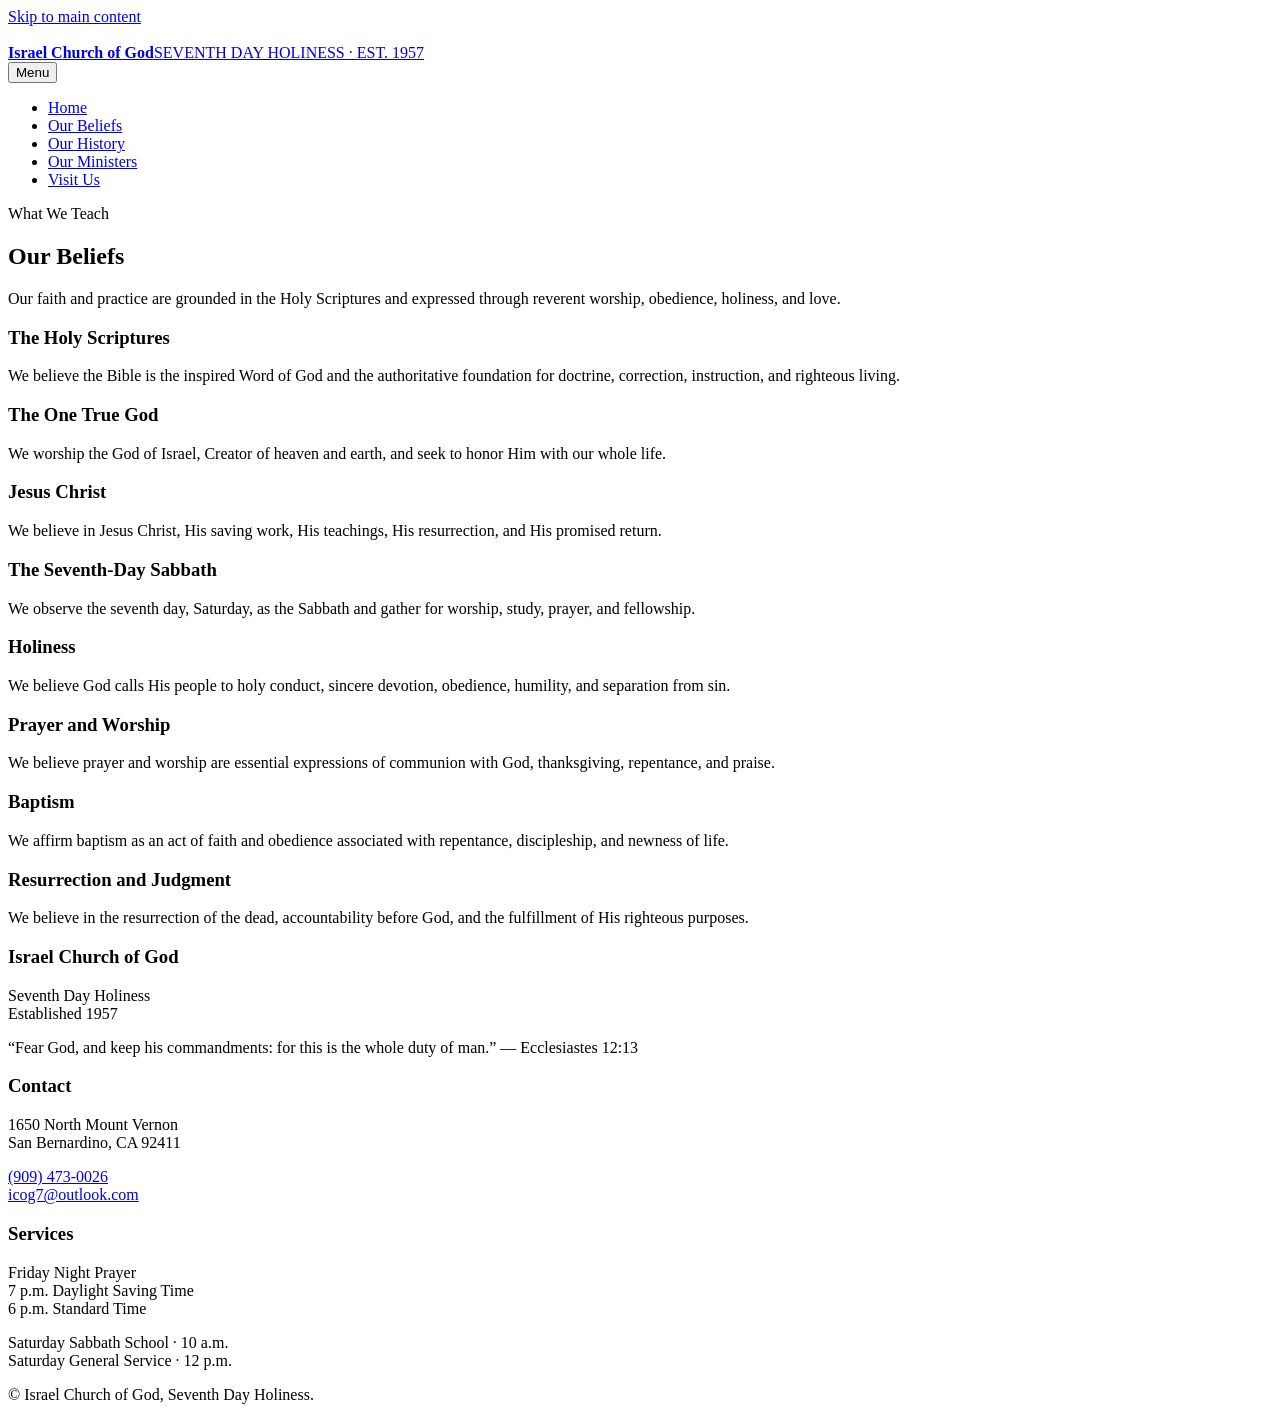
==== beliefs.html @ 140d6792 "Add files via upload test" ====
<!doctype html><html lang="en"><head>
<meta charset="utf-8"><meta name="viewport" content="width=device-width,initial-scale=1">
<title>Our Beliefs | Israel Church of God</title><meta name="description" content="Learn about the beliefs of Israel Church of God.">
<link rel="stylesheet" href="assets/styles.css"><link rel="icon" href="assets/images/church-icon.svg" type="image/svg+xml">
</head><body><a class="skip" href="#main">Skip to main content</a><header><div class="header-inner">
<a class="brand" href="index.html"><img src="assets/images/church-icon.svg" alt=""><div><strong>Israel Church of God</strong><span>SEVENTH DAY HOLINESS · EST. 1957</span></div></a>
<button class="menu-btn" type="button" aria-expanded="false">Menu</button>
<nav aria-label="Primary navigation"><ul>
<li><a href="index.html">Home</a></li>
<li><a href="beliefs.html" aria-current="page">Our Beliefs</a></li>
<li><a href="history.html">Our History</a></li>
<li><a href="ministers.html">Our Ministers</a></li>
<li><a href="visit.html">Visit Us</a></li>
</ul></nav>
</div></header>
<main id="main">
<section class="page-hero"><div class="container"><div class="eyebrow">What We Teach</div><h1>Our Beliefs</h1><p>Our faith and practice are grounded in the Holy Scriptures and expressed through reverent worship, obedience, holiness, and love.</p></div></section>
<section class="section"><div class="container"><div class="beliefs">
<article class="card belief"><h3>The Holy Scriptures</h3><p>We believe the Bible is the inspired Word of God and the authoritative foundation for doctrine, correction, instruction, and righteous living.</p></article>
<article class="card belief"><h3>The One True God</h3><p>We worship the God of Israel, Creator of heaven and earth, and seek to honor Him with our whole life.</p></article>
<article class="card belief"><h3>Jesus Christ</h3><p>We believe in Jesus Christ, His saving work, His teachings, His resurrection, and His promised return.</p></article>
<article class="card belief"><h3>The Seventh-Day Sabbath</h3><p>We observe the seventh day, Saturday, as the Sabbath and gather for worship, study, prayer, and fellowship.</p></article>
<article class="card belief"><h3>Holiness</h3><p>We believe God calls His people to holy conduct, sincere devotion, obedience, humility, and separation from sin.</p></article>
<article class="card belief"><h3>Prayer and Worship</h3><p>We believe prayer and worship are essential expressions of communion with God, thanksgiving, repentance, and praise.</p></article>
<article class="card belief"><h3>Baptism</h3><p>We affirm baptism as an act of faith and obedience associated with repentance, discipleship, and newness of life.</p></article>
<article class="card belief"><h3>Resurrection and Judgment</h3><p>We believe in the resurrection of the dead, accountability before God, and the fulfillment of His righteous purposes.</p></article>
</div></div></section>
</main>
<footer><div class="footer-grid">
<div><h3>Israel Church of God</h3><p>Seventh Day Holiness<br>Established 1957</p><p>“Fear God, and keep his commandments: for this is the whole duty of man.” — Ecclesiastes 12:13</p></div>
<div><h3>Contact</h3><p>1650 North Mount Vernon<br>San Bernardino, CA 92411</p><p><a href="tel:+19094730026">(909) 473-0026</a><br><a href="mailto:icog7@outlook.com">icog7@outlook.com</a></p></div>
<div><h3>Services</h3><p>Friday Night Prayer<br>7 p.m. Daylight Saving Time<br>6 p.m. Standard Time</p><p>Saturday Sabbath School · 10 a.m.<br>Saturday General Service · 12 p.m.</p></div>
</div><div class="copyright">© <span data-year></span> Israel Church of God, Seventh Day Holiness.</div></footer>
<script src="assets/script.js"></script></body></html>
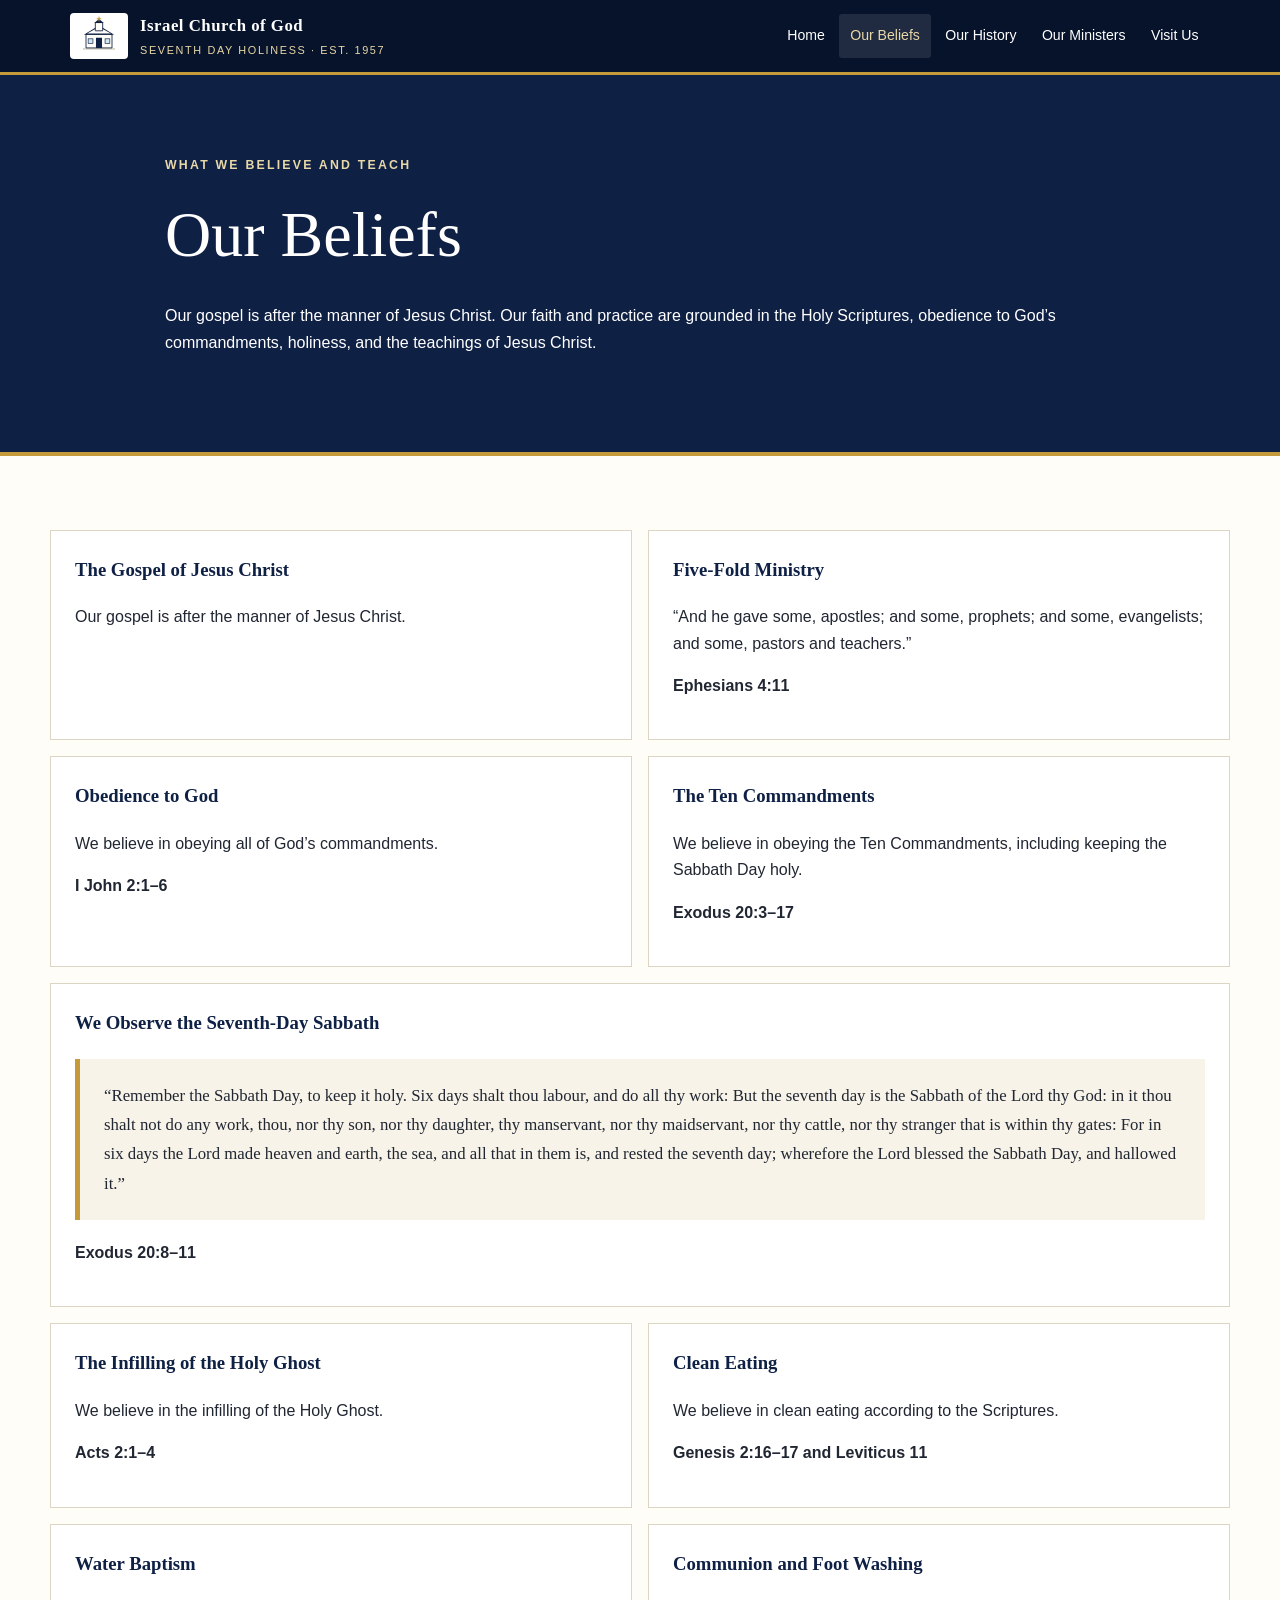
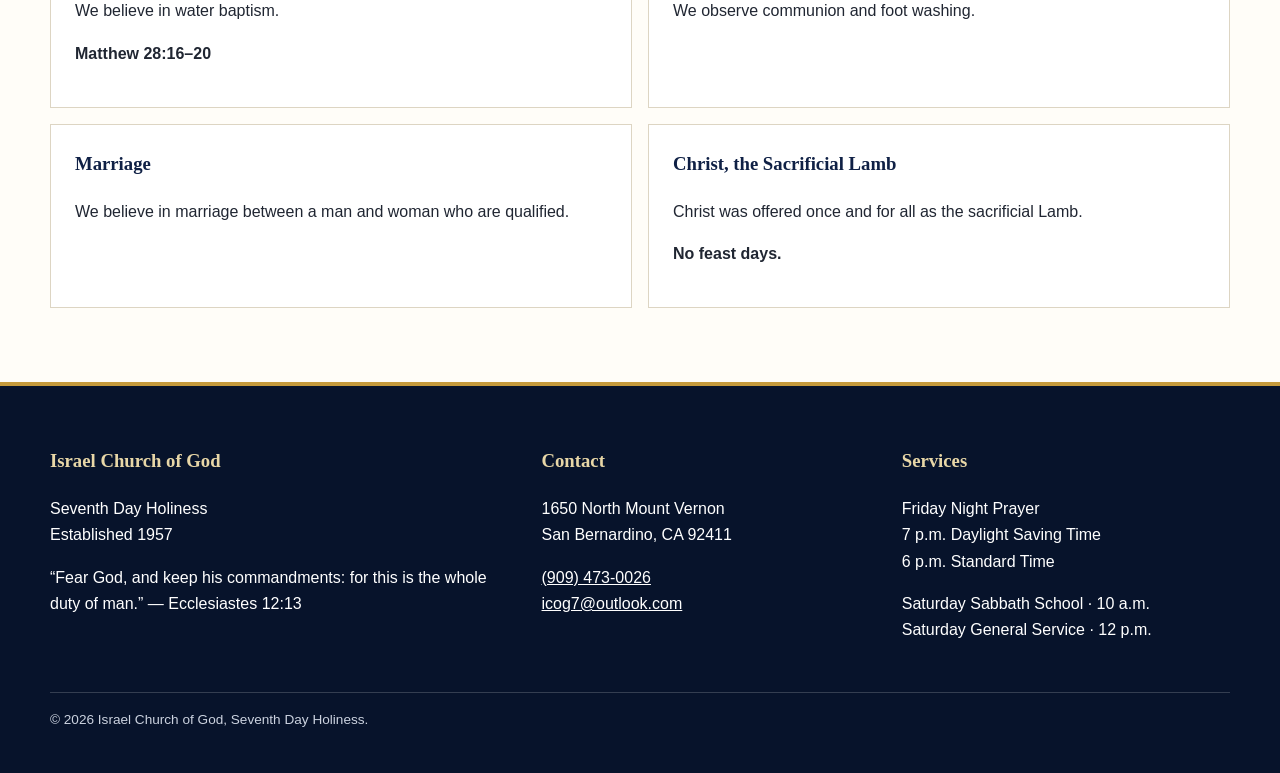
==== commit 3d652b98: "Update beliefs.html" ====
--- a/beliefs.html
+++ b/beliefs.html
@@ -1,34 +1,319 @@
-<!doctype html><html lang="en"><head>
-<meta charset="utf-8"><meta name="viewport" content="width=device-width,initial-scale=1">
-<title>Our Beliefs | Israel Church of God</title><meta name="description" content="Learn about the beliefs of Israel Church of God.">
-<link rel="stylesheet" href="assets/styles.css"><link rel="icon" href="assets/images/church-icon.svg" type="image/svg+xml">
-</head><body><a class="skip" href="#main">Skip to main content</a><header><div class="header-inner">
-<a class="brand" href="index.html"><img src="assets/images/church-icon.svg" alt=""><div><strong>Israel Church of God</strong><span>SEVENTH DAY HOLINESS · EST. 1957</span></div></a>
-<button class="menu-btn" type="button" aria-expanded="false">Menu</button>
-<nav aria-label="Primary navigation"><ul>
-<li><a href="index.html">Home</a></li>
-<li><a href="beliefs.html" aria-current="page">Our Beliefs</a></li>
-<li><a href="history.html">Our History</a></li>
-<li><a href="ministers.html">Our Ministers</a></li>
-<li><a href="visit.html">Visit Us</a></li>
-</ul></nav>
-</div></header>
+<!doctype html>
+<html lang="en">
+<head>
+<meta charset="utf-8">
+<meta name="viewport" content="width=device-width,initial-scale=1">
+
+<title>Our Beliefs | Israel Church of God</title>
+
+<meta
+  name="description"
+  content="Learn about the beliefs of Israel Church of God, Seventh Day Holiness."
+>
+
+<link rel="stylesheet" href="assets/styles.css">
+
+<link
+  rel="icon"
+  href="assets/images/church-icon.svg"
+  type="image/svg+xml"
+>
+</head>
+
+<body>
+
+<a class="skip" href="#main">Skip to main content</a>
+
+<header>
+<div class="header-inner">
+
+<a class="brand" href="index.html">
+<img src="assets/images/church-icon.svg" alt="">
+
+<div>
+<strong>Israel Church of God</strong>
+
+<span>
+SEVENTH DAY HOLINESS · EST. 1957
+</span>
+</div>
+</a>
+
+<button
+  class="menu-btn"
+  type="button"
+  aria-expanded="false"
+>
+Menu
+</button>
+
+<nav aria-label="Primary navigation">
+<ul>
+
+<li>
+<a href="index.html">Home</a>
+</li>
+
+<li>
+<a href="beliefs.html" aria-current="page">
+Our Beliefs
+</a>
+</li>
+
+<li>
+<a href="history.html">Our History</a>
+</li>
+
+<li>
+<a href="ministers.html">Our Ministers</a>
+</li>
+
+<li>
+<a href="visit.html">Visit Us</a>
+</li>
+
+</ul>
+</nav>
+
+</div>
+</header>
+
 <main id="main">
-<section class="page-hero"><div class="container"><div class="eyebrow">What We Teach</div><h1>Our Beliefs</h1><p>Our faith and practice are grounded in the Holy Scriptures and expressed through reverent worship, obedience, holiness, and love.</p></div></section>
-<section class="section"><div class="container"><div class="beliefs">
-<article class="card belief"><h3>The Holy Scriptures</h3><p>We believe the Bible is the inspired Word of God and the authoritative foundation for doctrine, correction, instruction, and righteous living.</p></article>
-<article class="card belief"><h3>The One True God</h3><p>We worship the God of Israel, Creator of heaven and earth, and seek to honor Him with our whole life.</p></article>
-<article class="card belief"><h3>Jesus Christ</h3><p>We believe in Jesus Christ, His saving work, His teachings, His resurrection, and His promised return.</p></article>
-<article class="card belief"><h3>The Seventh-Day Sabbath</h3><p>We observe the seventh day, Saturday, as the Sabbath and gather for worship, study, prayer, and fellowship.</p></article>
-<article class="card belief"><h3>Holiness</h3><p>We believe God calls His people to holy conduct, sincere devotion, obedience, humility, and separation from sin.</p></article>
-<article class="card belief"><h3>Prayer and Worship</h3><p>We believe prayer and worship are essential expressions of communion with God, thanksgiving, repentance, and praise.</p></article>
-<article class="card belief"><h3>Baptism</h3><p>We affirm baptism as an act of faith and obedience associated with repentance, discipleship, and newness of life.</p></article>
-<article class="card belief"><h3>Resurrection and Judgment</h3><p>We believe in the resurrection of the dead, accountability before God, and the fulfillment of His righteous purposes.</p></article>
-</div></div></section>
+
+<section class="page-hero">
+<div class="container">
+
+<div class="eyebrow">
+What We Believe and Teach
+</div>
+
+<h1>Our Beliefs</h1>
+
+<p>
+Our gospel is after the manner of Jesus Christ. Our faith and
+practice are grounded in the Holy Scriptures, obedience to God’s
+commandments, holiness, and the teachings of Jesus Christ.
+</p>
+
+</div>
+</section>
+
+<section class="section">
+<div class="container">
+
+<div class="beliefs">
+
+<article class="card belief">
+<h3>The Gospel of Jesus Christ</h3>
+
+<p>
+Our gospel is after the manner of Jesus Christ.
+</p>
+</article>
+
+<article class="card belief">
+<h3>Five-Fold Ministry</h3>
+
+<p>
+“And he gave some, apostles; and some, prophets; and some,
+evangelists; and some, pastors and teachers.”
+</p>
+
+<p>
+<strong>Ephesians 4:11</strong>
+</p>
+</article>
+
+<article class="card belief">
+<h3>Obedience to God</h3>
+
+<p>
+We believe in obeying all of God’s commandments.
+</p>
+
+<p>
+<strong>I John 2:1–6</strong>
+</p>
+</article>
+
+<article class="card belief">
+<h3>The Ten Commandments</h3>
+
+<p>
+We believe in obeying the Ten Commandments, including keeping
+the Sabbath Day holy.
+</p>
+
+<p>
+<strong>Exodus 20:3–17</strong>
+</p>
+</article>
+
+<article
+  class="card belief"
+  style="grid-column: 1 / -1;"
+>
+<h3>We Observe the Seventh-Day Sabbath</h3>
+
+<blockquote
+  style="
+    margin: 1.25rem 0;
+    padding: 1.35rem 1.5rem;
+    background: #f7f3e8;
+    border-left: 5px solid #c59a3b;
+    font-family: Georgia, 'Times New Roman', serif;
+    font-size: 1.05rem;
+    line-height: 1.75;
+  "
+>
+“Remember the Sabbath Day, to keep it holy. Six days shalt thou
+labour, and do all thy work: But the seventh day is the Sabbath
+of the Lord thy God: in it thou shalt not do any work, thou, nor
+thy son, nor thy daughter, thy manservant, nor thy maidservant,
+nor thy cattle, nor thy stranger that is within thy gates: For
+in six days the Lord made heaven and earth, the sea, and all
+that in them is, and rested the seventh day; wherefore the Lord
+blessed the Sabbath Day, and hallowed it.”
+</blockquote>
+
+<p>
+<strong>Exodus 20:8–11</strong>
+</p>
+</article>
+
+<article class="card belief">
+<h3>The Infilling of the Holy Ghost</h3>
+
+<p>
+We believe in the infilling of the Holy Ghost.
+</p>
+
+<p>
+<strong>Acts 2:1–4</strong>
+</p>
+</article>
+
+<article class="card belief">
+<h3>Clean Eating</h3>
+
+<p>
+We believe in clean eating according to the Scriptures.
+</p>
+
+<p>
+<strong>Genesis 2:16–17 and Leviticus 11</strong>
+</p>
+</article>
+
+<article class="card belief">
+<h3>Water Baptism</h3>
+
+<p>
+We believe in water baptism.
+</p>
+
+<p>
+<strong>Matthew 28:16–20</strong>
+</p>
+</article>
+
+<article class="card belief">
+<h3>Communion and Foot Washing</h3>
+
+<p>
+We observe communion and foot washing.
+</p>
+</article>
+
+<article class="card belief">
+<h3>Marriage</h3>
+
+<p>
+We believe in marriage between a man and woman who are
+qualified.
+</p>
+</article>
+
+<article class="card belief">
+<h3>Christ, the Sacrificial Lamb</h3>
+
+<p>
+Christ was offered once and for all as the sacrificial Lamb.
+</p>
+
+<p>
+<strong>No feast days.</strong>
+</p>
+</article>
+
+</div>
+
+</div>
+</section>
+
 </main>
-<footer><div class="footer-grid">
-<div><h3>Israel Church of God</h3><p>Seventh Day Holiness<br>Established 1957</p><p>“Fear God, and keep his commandments: for this is the whole duty of man.” — Ecclesiastes 12:13</p></div>
-<div><h3>Contact</h3><p>1650 North Mount Vernon<br>San Bernardino, CA 92411</p><p><a href="tel:+19094730026">(909) 473-0026</a><br><a href="mailto:icog7@outlook.com">icog7@outlook.com</a></p></div>
-<div><h3>Services</h3><p>Friday Night Prayer<br>7 p.m. Daylight Saving Time<br>6 p.m. Standard Time</p><p>Saturday Sabbath School · 10 a.m.<br>Saturday General Service · 12 p.m.</p></div>
-</div><div class="copyright">© <span data-year></span> Israel Church of God, Seventh Day Holiness.</div></footer>
-<script src="assets/script.js"></script></body></html>+
+<footer>
+<div class="footer-grid">
+
+<div>
+<h3>Israel Church of God</h3>
+
+<p>
+Seventh Day Holiness<br>
+Established 1957
+</p>
+
+<p>
+“Fear God, and keep his commandments: for this is the whole
+duty of man.” — Ecclesiastes 12:13
+</p>
+</div>
+
+<div>
+<h3>Contact</h3>
+
+<p>
+1650 North Mount Vernon<br>
+San Bernardino, CA 92411
+</p>
+
+<p>
+<a href="tel:+19094730026">
+(909) 473-0026
+</a>
+<br>
+
+<a href="mailto:icog7@outlook.com">
+icog7@outlook.com
+</a>
+</p>
+</div>
+
+<div>
+<h3>Services</h3>
+
+<p>
+Friday Night Prayer<br>
+7 p.m. Daylight Saving Time<br>
+6 p.m. Standard Time
+</p>
+
+<p>
+Saturday Sabbath School · 10 a.m.<br>
+Saturday General Service · 12 p.m.
+</p>
+</div>
+
+</div>
+
+<div class="copyright">
+© <span data-year></span>
+Israel Church of God, Seventh Day Holiness.
+</div>
+</footer>
+
+<script src="assets/script.js"></script>
+
+</body>
+</html>
--- a/assets/styles.css
+++ b/assets/styles.css
@@ -0,0 +1,77 @@
+
+:root{
+  --navy:#0f2045;--navy2:#07132b;--gold:#c59a3b;--gold2:#e8d7a7;
+  --cream:#f7f3e8;--paper:#fffdf8;--ink:#202632;--muted:#6c7480;--line:#ddd5c3;
+  --max:1180px;
+}
+*{box-sizing:border-box} html{scroll-behavior:smooth}
+body{margin:0;font-family:Arial,Helvetica,sans-serif;background:var(--paper);color:var(--ink);line-height:1.65}
+img{max-width:100%;display:block} a{color:inherit}
+.skip{position:absolute;left:-9999px}.skip:focus{left:1rem;top:1rem;background:#fff;padding:.6rem 1rem;z-index:999}
+header{position:sticky;top:0;z-index:50;background:var(--navy2);color:#fff;border-bottom:3px solid var(--gold)}
+.header-inner{max-width:var(--max);margin:auto;padding:.75rem 1.25rem;display:flex;align-items:center;justify-content:space-between;gap:1.25rem}
+.brand{display:flex;align-items:center;gap:.75rem;text-decoration:none}
+.brand img{width:58px;height:46px;background:#fff;border-radius:4px;padding:3px}
+.brand strong{font-family:Georgia,serif;font-size:1.05rem;letter-spacing:.03em}
+.brand span{display:block;color:var(--gold2);font-size:.68rem;letter-spacing:.15em;margin-top:.15rem}
+.menu-btn{display:none;background:transparent;border:1px solid rgba(255,255,255,.5);color:white;padding:.5rem .75rem;border-radius:4px}
+nav ul{list-style:none;display:flex;gap:.15rem;margin:0;padding:0}
+nav a{display:block;text-decoration:none;padding:.65rem .72rem;border-radius:3px;font-size:.88rem}
+nav a:hover,nav a[aria-current="page"]{background:rgba(255,255,255,.1);color:var(--gold2)}
+.hero{min-height:620px;display:grid;align-items:center;color:white;background:
+linear-gradient(90deg,rgba(7,19,43,.95),rgba(7,19,43,.78) 42%,rgba(7,19,43,.22) 75%,rgba(7,19,43,.08)),
+url('images/hero.jpg') center/cover no-repeat}
+.hero-inner{max-width:var(--max);width:100%;margin:auto;padding:5rem 1.25rem}
+.eyebrow{text-transform:uppercase;letter-spacing:.18em;color:var(--gold2);font-size:.77rem;font-weight:bold}
+h1,h2,h3{font-family:Georgia,'Times New Roman',serif}
+.hero h1{font-size:clamp(2.8rem,6vw,5.5rem);line-height:1.03;margin:.7rem 0 1rem;max-width:760px;font-weight:normal}
+.hero p{font-family:Georgia,serif;font-size:1.2rem;max-width:680px}
+.actions{display:flex;gap:.8rem;flex-wrap:wrap;margin-top:1.5rem}
+.btn{display:inline-block;text-decoration:none;padding:.8rem 1.15rem;border-radius:3px;font-weight:bold}
+.btn-gold{background:var(--gold);color:var(--navy2)} .btn-line{border:1px solid #fff;color:#fff}
+.section{padding:4.6rem 1.25rem}.container{max-width:var(--max);margin:auto}
+.section-head{max-width:760px;margin-bottom:2rem}
+.section-head h2{font-size:clamp(2rem,4vw,3.1rem);margin:.2rem 0;color:var(--navy)}
+.section-head p{color:var(--muted)}
+.feature-grid{display:grid;grid-template-columns:repeat(4,1fr);gap:1rem}
+.feature{background:var(--navy);color:white;padding:1.6rem;border-top:4px solid var(--gold)}
+.feature h3{margin:.4rem 0}.feature .mark{font-size:1.8rem;color:var(--gold2)}
+.schedule{background:var(--cream)}
+.schedule-grid{display:grid;grid-template-columns:repeat(3,1fr);gap:1rem}
+.card{background:white;border:1px solid var(--line);padding:1.5rem}
+.schedule-card{text-align:center}
+.schedule-card strong{font-family:Georgia,serif;color:var(--navy);font-size:1.2rem;display:block}
+.schedule-card .time{font-size:1.35rem;color:var(--gold);font-weight:bold;margin:.35rem 0}
+.split{display:grid;grid-template-columns:1.05fr .95fr;gap:3rem;align-items:center}
+.split img{border:8px solid #fff;box-shadow:0 14px 32px rgba(15,32,69,.16)}
+.page-hero{background:var(--navy);color:#fff;padding:5rem 1.25rem;border-bottom:4px solid var(--gold)}
+.page-hero .container{max-width:950px}.page-hero h1{font-size:clamp(2.6rem,5vw,4.6rem);font-weight:normal;margin:.4rem 0}
+.beliefs{display:grid;grid-template-columns:repeat(2,1fr);gap:1rem}
+.belief h3{color:var(--navy);margin-top:0}
+.placeholder{min-height:330px;display:grid;place-items:center;text-align:center;border:2px dashed #b9b09c;background:linear-gradient(135deg,#e9e4d7,#fbf8ef);color:#6f685e;padding:2rem}
+.timeline{border-left:3px solid var(--gold);padding-left:1.5rem}.timeline article{margin-bottom:2rem}.timeline h3{color:var(--navy)}
+.ministers{display:grid;grid-template-columns:repeat(12,1fr);gap:1rem}
+.minister{grid-column:span 4;background:white;border:1px solid var(--line);padding:1.25rem;text-align:center}
+.minister.top{grid-column:span 6}
+.avatar{width:110px;height:110px;border-radius:50%;margin:0 auto 1rem;background:var(--cream);border:3px solid var(--gold);display:grid;place-items:center}
+.avatar svg{width:66px;height:66px;color:var(--navy)}
+.minister h3{margin:.3rem 0;color:var(--navy)}.minister p{margin:0;color:var(--gold);font-weight:bold;text-transform:uppercase;letter-spacing:.08em;font-size:.78rem}
+.contact-grid{display:grid;grid-template-columns:.85fr 1.15fr;gap:2rem}
+.contact-box{background:var(--navy);color:#fff;padding:2rem;border-top:5px solid var(--gold)}
+.contact-box h2{color:#fff;margin-top:0}.contact-list{list-style:none;padding:0;margin:1rem 0}.contact-list li{margin:.85rem 0}
+form{display:grid;gap:1rem}label{font-weight:bold;color:var(--navy)}
+input,textarea{width:100%;padding:.8rem;border:1px solid #bbb;background:#fff;font:inherit}textarea{min-height:145px}
+.notice{font-size:.86rem;color:var(--muted)}
+footer{background:var(--navy2);color:#fff;padding:2.6rem 1.25rem;border-top:4px solid var(--gold)}
+.footer-grid{max-width:var(--max);margin:auto;display:grid;grid-template-columns:1.4fr 1fr 1fr;gap:2rem}
+.footer-grid h3{color:var(--gold2)}.copyright{max-width:var(--max);margin:2rem auto 0;padding-top:1rem;border-top:1px solid rgba(255,255,255,.18);font-size:.85rem;color:#cbd2df}
+@media(max-width:900px){
+ .menu-btn{display:block} nav{display:none;width:100%} nav.open{display:block}.header-inner{flex-wrap:wrap}nav ul{flex-direction:column}
+ .feature-grid,.schedule-grid,.beliefs{grid-template-columns:1fr 1fr}.split,.contact-grid{grid-template-columns:1fr}
+ .ministers{grid-template-columns:1fr 1fr}.minister,.minister.top{grid-column:span 1}.footer-grid{grid-template-columns:1fr}
+}
+@media(max-width:560px){
+ .feature-grid,.schedule-grid,.beliefs,.ministers{grid-template-columns:1fr}
+ .hero{min-height:570px;background:linear-gradient(rgba(7,19,43,.86),rgba(7,19,43,.8)),url('images/hero.jpg') 52% center/cover no-repeat}
+ .section{padding:3.3rem 1rem}
+}
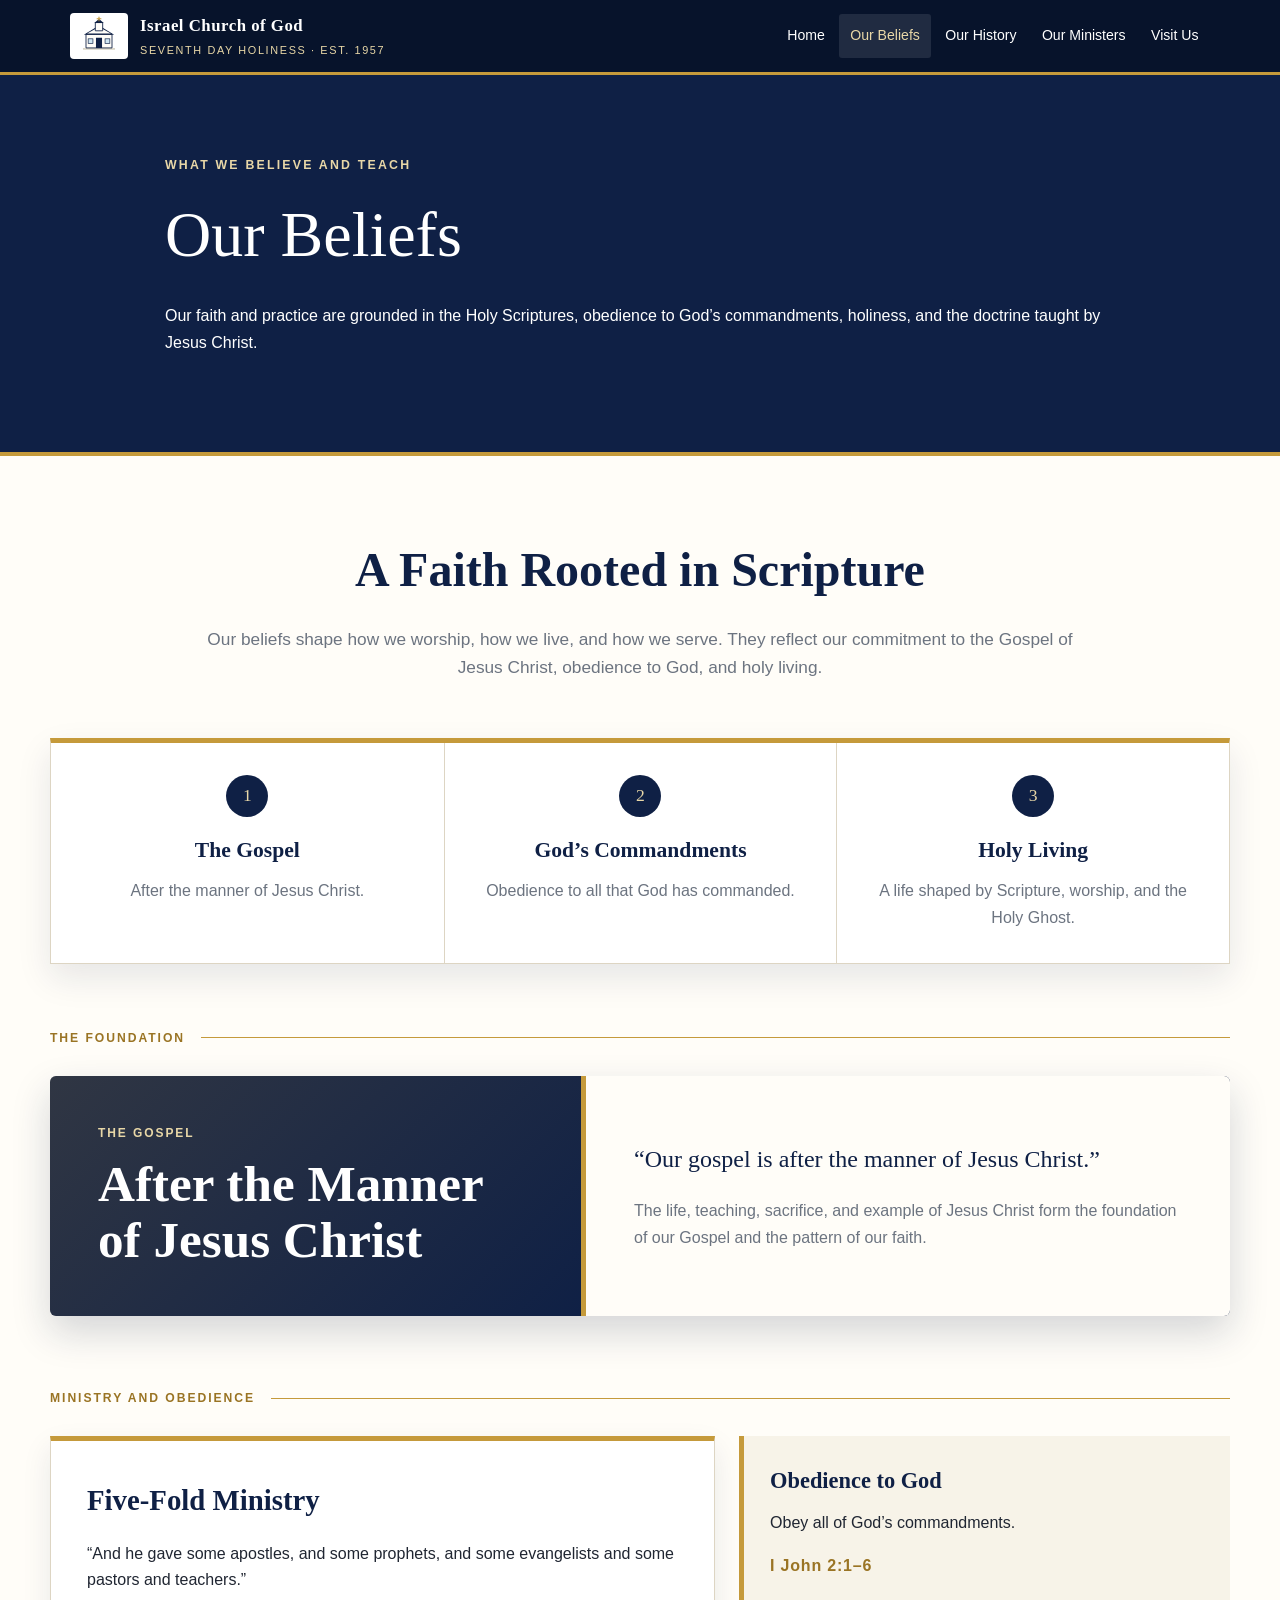
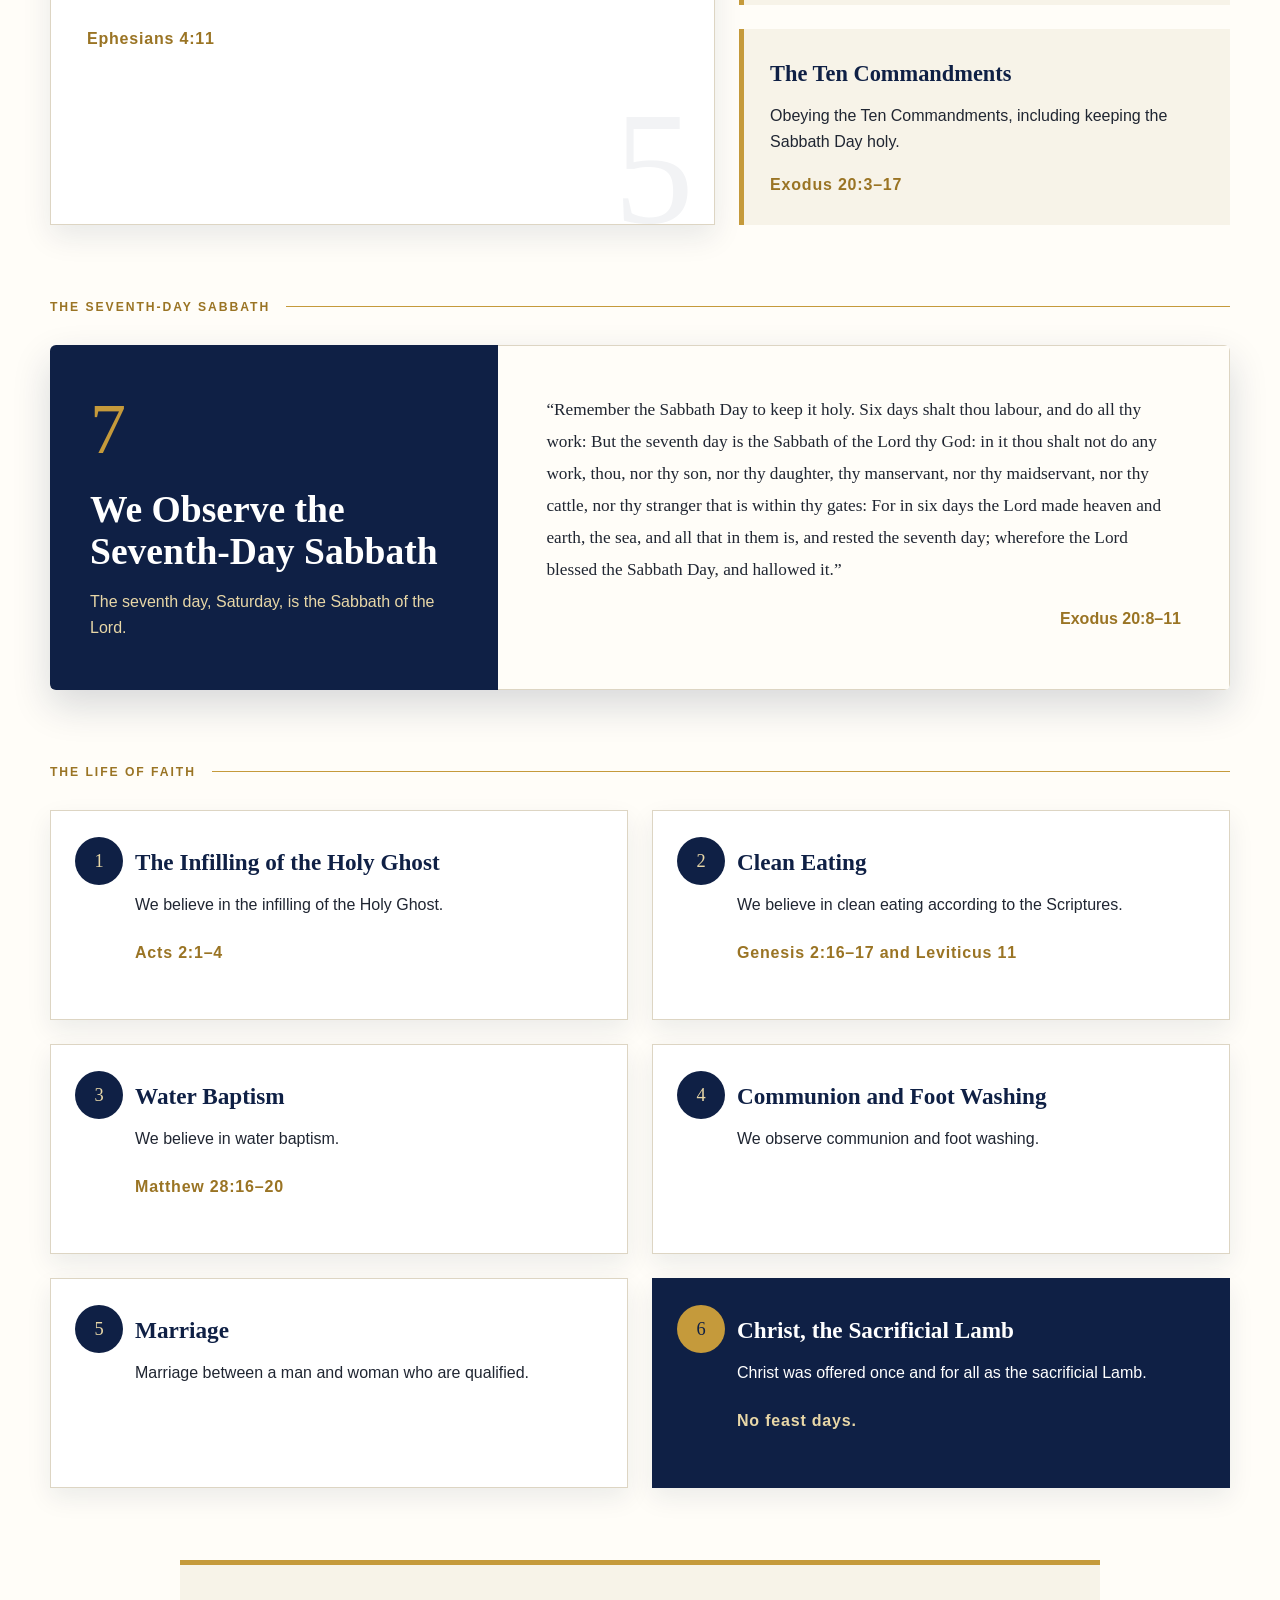
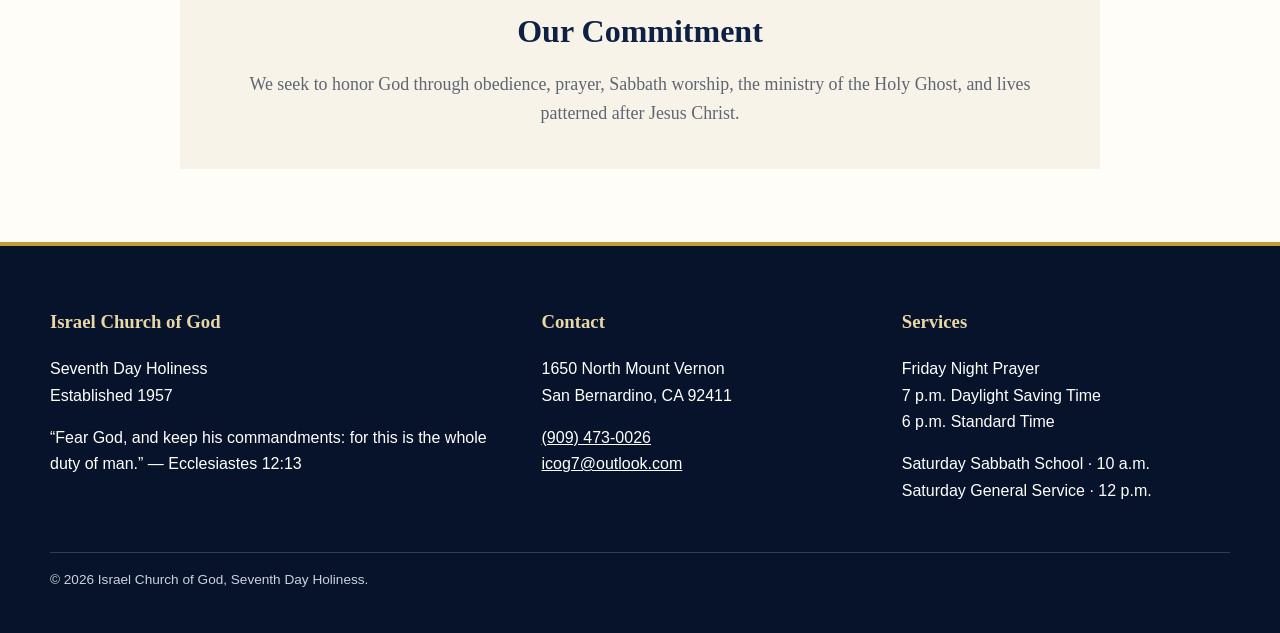
==== commit 94354804: "Update beliefs.html" ====
--- a/beliefs.html
+++ b/beliefs.html
@@ -18,6 +18,422 @@
   href="assets/images/church-icon.svg"
   type="image/svg+xml"
 >
+
+<style>
+
+  .beliefs-introduction {
+    max-width: 880px;
+    margin: 0 auto 3.5rem;
+    text-align: center;
+  }
+
+  .beliefs-introduction h2 {
+    margin: 0 0 1rem;
+    color: #0f2045;
+    font-size: clamp(2rem, 4vw, 3rem);
+  }
+
+  .beliefs-introduction p {
+    margin: 0;
+    color: #6c7480;
+    font-size: 1.08rem;
+  }
+
+  .beliefs-foundation {
+    display: grid;
+    grid-template-columns: repeat(3, 1fr);
+    margin-bottom: 4rem;
+    overflow: hidden;
+    border: 1px solid #ddd5c3;
+    border-top: 5px solid #c59a3b;
+    background: #ffffff;
+    box-shadow: 0 14px 32px rgba(15, 32, 69, 0.1);
+  }
+
+  .foundation-item {
+    position: relative;
+    padding: 2rem;
+    text-align: center;
+  }
+
+  .foundation-item + .foundation-item {
+    border-left: 1px solid #ddd5c3;
+  }
+
+  .foundation-number {
+    display: grid;
+    width: 42px;
+    height: 42px;
+    margin: 0 auto 1rem;
+    place-items: center;
+    border-radius: 50%;
+    background: #0f2045;
+    color: #e8d7a7;
+    font-family: Georgia, "Times New Roman", serif;
+    font-size: 1.1rem;
+  }
+
+  .foundation-item h3 {
+    margin: 0.25rem 0 0.6rem;
+    color: #0f2045;
+    font-size: 1.35rem;
+  }
+
+  .foundation-item p {
+    margin: 0;
+    color: #6c7480;
+  }
+
+  .belief-section {
+    margin-bottom: 4.5rem;
+  }
+
+  .section-label {
+    display: flex;
+    align-items: center;
+    gap: 1rem;
+    margin-bottom: 1.75rem;
+  }
+
+  .section-label::after {
+    content: "";
+    flex: 1;
+    height: 1px;
+    background: #c59a3b;
+  }
+
+  .section-label span {
+    color: #9a7424;
+    font-size: 0.76rem;
+    font-weight: bold;
+    letter-spacing: 0.16em;
+    text-transform: uppercase;
+  }
+
+  .gospel-feature {
+    display: grid;
+    grid-template-columns: 0.9fr 1.1fr;
+    overflow: hidden;
+    background: #0f2045;
+    color: white;
+    border-radius: 6px;
+    box-shadow: 0 16px 38px rgba(15, 32, 69, 0.18);
+  }
+
+  .gospel-heading {
+    display: flex;
+    flex-direction: column;
+    justify-content: center;
+    padding: 3rem;
+    background:
+      linear-gradient(
+        135deg,
+        rgba(197, 154, 59, 0.18),
+        rgba(15, 32, 69, 0)
+      );
+  }
+
+  .gospel-heading .small-title {
+    margin-bottom: 0.75rem;
+    color: #e8d7a7;
+    font-size: 0.75rem;
+    font-weight: bold;
+    letter-spacing: 0.16em;
+    text-transform: uppercase;
+  }
+
+  .gospel-heading h2 {
+    margin: 0;
+    color: white;
+    font-size: clamp(2.2rem, 4vw, 3.5rem);
+    line-height: 1.1;
+  }
+
+  .gospel-content {
+    display: flex;
+    flex-direction: column;
+    justify-content: center;
+    padding: 3rem;
+    background: #fffdf8;
+    color: #202632;
+    border-left: 5px solid #c59a3b;
+  }
+
+  .gospel-content blockquote {
+    margin: 0;
+    font-family: Georgia, "Times New Roman", serif;
+    font-size: 1.5rem;
+    line-height: 1.55;
+    color: #0f2045;
+  }
+
+  .gospel-content p {
+    margin: 1.25rem 0 0;
+    color: #6c7480;
+  }
+
+  .ministry-obedience {
+    display: grid;
+    grid-template-columns: 1.15fr 0.85fr;
+    gap: 1.5rem;
+  }
+
+  .feature-belief {
+    position: relative;
+    padding: 2.25rem;
+    overflow: hidden;
+    background: #ffffff;
+    border: 1px solid #ddd5c3;
+    border-top: 5px solid #c59a3b;
+    box-shadow: 0 12px 28px rgba(15, 32, 69, 0.09);
+  }
+
+  .feature-belief::after {
+    content: "5";
+    position: absolute;
+    right: 1.25rem;
+    bottom: -1.5rem;
+    color: rgba(15, 32, 69, 0.055);
+    font-family: Georgia, "Times New Roman", serif;
+    font-size: 10rem;
+    line-height: 1;
+  }
+
+  .feature-belief h3 {
+    position: relative;
+    z-index: 1;
+    margin: 0 0 1rem;
+    color: #0f2045;
+    font-size: 1.8rem;
+  }
+
+  .feature-belief p {
+    position: relative;
+    z-index: 1;
+    max-width: 620px;
+  }
+
+  .scripture-reference {
+    display: inline-block;
+    margin-top: 1rem;
+    color: #9a7424;
+    font-weight: bold;
+    letter-spacing: 0.05em;
+  }
+
+  .obedience-stack {
+    display: grid;
+    gap: 1.5rem;
+  }
+
+  .obedience-item {
+    padding: 1.65rem;
+    background: #f7f3e8;
+    border-left: 5px solid #c59a3b;
+  }
+
+  .obedience-item h3 {
+    margin: 0 0 0.65rem;
+    color: #0f2045;
+    font-size: 1.4rem;
+  }
+
+  .obedience-item p {
+    margin: 0;
+  }
+
+  .sabbath-section {
+    display: grid;
+    grid-template-columns: 0.38fr 0.62fr;
+    overflow: hidden;
+    border-radius: 6px;
+    box-shadow: 0 16px 38px rgba(15, 32, 69, 0.16);
+  }
+
+  .sabbath-heading {
+    display: flex;
+    flex-direction: column;
+    justify-content: center;
+    padding: 3rem 2.5rem;
+    background: #0f2045;
+    color: white;
+  }
+
+  .sabbath-heading .number {
+    margin-bottom: 1.5rem;
+    color: #c59a3b;
+    font-family: Georgia, "Times New Roman", serif;
+    font-size: 4.5rem;
+    line-height: 1;
+  }
+
+  .sabbath-heading h2 {
+    margin: 0;
+    color: white;
+    font-size: 2.35rem;
+    line-height: 1.12;
+  }
+
+  .sabbath-heading p {
+    margin: 1rem 0 0;
+    color: #e8d7a7;
+  }
+
+  .sabbath-text {
+    padding: 3rem;
+    background: #fffdf8;
+    border: 1px solid #ddd5c3;
+    border-left: 0;
+  }
+
+  .sabbath-text blockquote {
+    margin: 0;
+    color: #202632;
+    font-family: Georgia, "Times New Roman", serif;
+    font-size: 1.08rem;
+    line-height: 1.85;
+  }
+
+  .sabbath-reference {
+    margin-top: 1.25rem;
+    color: #9a7424;
+    font-weight: bold;
+    text-align: right;
+  }
+
+  .faith-path {
+    position: relative;
+    display: grid;
+    grid-template-columns: repeat(2, 1fr);
+    gap: 1.5rem;
+  }
+
+  .faith-item {
+    position: relative;
+    min-height: 210px;
+    padding: 2rem 2rem 2rem 5.25rem;
+    background: #ffffff;
+    border: 1px solid #ddd5c3;
+    box-shadow: 0 10px 24px rgba(15, 32, 69, 0.08);
+  }
+
+  .faith-number {
+    position: absolute;
+    top: 1.65rem;
+    left: 1.5rem;
+    display: grid;
+    width: 48px;
+    height: 48px;
+    place-items: center;
+    border-radius: 50%;
+    background: #0f2045;
+    color: #e8d7a7;
+    font-family: Georgia, "Times New Roman", serif;
+    font-size: 1.15rem;
+  }
+
+  .faith-item h3 {
+    margin: 0 0 0.7rem;
+    color: #0f2045;
+    font-size: 1.45rem;
+  }
+
+  .faith-item p {
+    margin: 0.35rem 0;
+  }
+
+  .faith-item.featured-final {
+    background: #0f2045;
+    color: white;
+    border-color: #0f2045;
+  }
+
+  .faith-item.featured-final h3 {
+    color: white;
+  }
+
+  .faith-item.featured-final .faith-number {
+    background: #c59a3b;
+    color: #0f2045;
+  }
+
+  .faith-item.featured-final .scripture-reference {
+    color: #e8d7a7;
+  }
+
+  .belief-conclusion {
+    max-width: 920px;
+    margin: 0 auto;
+    padding: 2.5rem;
+    text-align: center;
+    background: #f7f3e8;
+    border-top: 5px solid #c59a3b;
+  }
+
+  .belief-conclusion h2 {
+    margin: 0 0 0.75rem;
+    color: #0f2045;
+    font-size: 2rem;
+  }
+
+  .belief-conclusion p {
+    margin: 0;
+    color: #5f6672;
+    font-family: Georgia, "Times New Roman", serif;
+    font-size: 1.12rem;
+  }
+
+  @media (max-width: 900px) {
+
+    .beliefs-foundation,
+    .gospel-feature,
+    .ministry-obedience,
+    .sabbath-section {
+      grid-template-columns: 1fr;
+    }
+
+    .foundation-item + .foundation-item {
+      border-left: 0;
+      border-top: 1px solid #ddd5c3;
+    }
+
+    .gospel-content {
+      border-left: 0;
+      border-top: 5px solid #c59a3b;
+    }
+
+    .sabbath-text {
+      border-left: 1px solid #ddd5c3;
+      border-top: 0;
+    }
+
+  }
+
+  @media (max-width: 650px) {
+
+    .faith-path {
+      grid-template-columns: 1fr;
+    }
+
+    .gospel-heading,
+    .gospel-content,
+    .sabbath-heading,
+    .sabbath-text {
+      padding: 2rem;
+    }
+
+    .faith-item {
+      padding: 5rem 1.5rem 1.75rem;
+    }
+
+    .faith-number {
+      top: 1.35rem;
+      left: 1.5rem;
+    }
+
+  }
+
+</style>
 </head>
 
 <body>
@@ -28,15 +444,22 @@
 <div class="header-inner">
 
 <a class="brand" href="index.html">
-<img src="assets/images/church-icon.svg" alt="">
+
+<img
+  src="assets/images/church-icon.svg"
+  alt=""
+>
 
 <div>
+
 <strong>Israel Church of God</strong>
 
 <span>
 SEVENTH DAY HOLINESS · EST. 1957
 </span>
-</div>
+
+</div>
+
 </a>
 
 <button
@@ -48,6 +471,7 @@
 </button>
 
 <nav aria-label="Primary navigation">
+
 <ul>
 
 <li>
@@ -55,7 +479,10 @@
 </li>
 
 <li>
-<a href="beliefs.html" aria-current="page">
+<a
+  href="beliefs.html"
+  aria-current="page"
+>
 Our Beliefs
 </a>
 </li>
@@ -73,6 +500,7 @@
 </li>
 
 </ul>
+
 </nav>
 
 </div>
@@ -81,6 +509,7 @@
 <main id="main">
 
 <section class="page-hero">
+
 <div class="container">
 
 <div class="eyebrow">
@@ -90,83 +519,208 @@
 <h1>Our Beliefs</h1>
 
 <p>
-Our gospel is after the manner of Jesus Christ. Our faith and
-practice are grounded in the Holy Scriptures, obedience to God’s
-commandments, holiness, and the teachings of Jesus Christ.
-</p>
-
-</div>
+Our faith and practice are grounded in the Holy Scriptures,
+obedience to God’s commandments, holiness, and the doctrine
+taught by Jesus Christ.
+</p>
+
+</div>
+
 </section>
 
 <section class="section">
+
 <div class="container">
 
-<div class="beliefs">
-
-<article class="card belief">
-<h3>The Gospel of Jesus Christ</h3>
-
-<p>
-Our gospel is after the manner of Jesus Christ.
-</p>
+<div class="beliefs-introduction">
+
+<h2>A Faith Rooted in Scripture</h2>
+
+<p>
+Our beliefs shape how we worship, how we live, and how we serve.
+They reflect our commitment to the Gospel of Jesus Christ,
+obedience to God, and holy living.
+</p>
+
+</div>
+
+<div class="beliefs-foundation">
+
+<div class="foundation-item">
+
+<div class="foundation-number">
+1
+</div>
+
+<h3>The Gospel</h3>
+
+<p>
+After the manner of Jesus Christ.
+</p>
+
+</div>
+
+<div class="foundation-item">
+
+<div class="foundation-number">
+2
+</div>
+
+<h3>God’s Commandments</h3>
+
+<p>
+Obedience to all that God has commanded.
+</p>
+
+</div>
+
+<div class="foundation-item">
+
+<div class="foundation-number">
+3
+</div>
+
+<h3>Holy Living</h3>
+
+<p>
+A life shaped by Scripture, worship, and the Holy Ghost.
+</p>
+
+</div>
+
+</div>
+
+<!-- The Gospel -->
+
+<section class="belief-section">
+
+<div class="section-label">
+<span>The Foundation</span>
+</div>
+
+<div class="gospel-feature">
+
+<div class="gospel-heading">
+
+<div class="small-title">
+The Gospel
+</div>
+
+<h2>
+After the Manner of Jesus Christ
+</h2>
+
+</div>
+
+<div class="gospel-content">
+
+<blockquote>
+“Our gospel is after the manner of Jesus Christ.”
+</blockquote>
+
+<p>
+The life, teaching, sacrifice, and example of Jesus Christ form
+the foundation of our Gospel and the pattern of our faith.
+</p>
+
+</div>
+
+</div>
+
+</section>
+
+<!-- Ministry and Obedience -->
+
+<section class="belief-section">
+
+<div class="section-label">
+<span>Ministry and Obedience</span>
+</div>
+
+<div class="ministry-obedience">
+
+<article class="feature-belief">
+
+<h3>Five-Fold Ministry</h3>
+
+<p>
+“And he gave some apostles, and some prophets, and some
+evangelists and some pastors and teachers.”
+</p>
+
+<span class="scripture-reference">
+Ephesians 4:11
+</span>
+
 </article>
 
-<article class="card belief">
-<h3>Five-Fold Ministry</h3>
-
-<p>
-“And he gave some, apostles; and some, prophets; and some,
-evangelists; and some, pastors and teachers.”
-</p>
-
-<p>
-<strong>Ephesians 4:11</strong>
-</p>
+<div class="obedience-stack">
+
+<article class="obedience-item">
+
+<h3>Obedience to God</h3>
+
+<p>
+Obey all of God’s commandments.
+</p>
+
+<span class="scripture-reference">
+I John 2:1–6
+</span>
+
 </article>
 
-<article class="card belief">
-<h3>Obedience to God</h3>
-
-<p>
-We believe in obeying all of God’s commandments.
-</p>
-
-<p>
-<strong>I John 2:1–6</strong>
-</p>
+<article class="obedience-item">
+
+<h3>The Ten Commandments</h3>
+
+<p>
+Obeying the Ten Commandments, including keeping the Sabbath
+Day holy.
+</p>
+
+<span class="scripture-reference">
+Exodus 20:3–17
+</span>
+
 </article>
 
-<article class="card belief">
-<h3>The Ten Commandments</h3>
-
-<p>
-We believe in obeying the Ten Commandments, including keeping
-the Sabbath Day holy.
-</p>
-
-<p>
-<strong>Exodus 20:3–17</strong>
-</p>
-</article>
-
-<article
-  class="card belief"
-  style="grid-column: 1 / -1;"
->
-<h3>We Observe the Seventh-Day Sabbath</h3>
-
-<blockquote
-  style="
-    margin: 1.25rem 0;
-    padding: 1.35rem 1.5rem;
-    background: #f7f3e8;
-    border-left: 5px solid #c59a3b;
-    font-family: Georgia, 'Times New Roman', serif;
-    font-size: 1.05rem;
-    line-height: 1.75;
-  "
->
-“Remember the Sabbath Day, to keep it holy. Six days shalt thou
+</div>
+
+</div>
+
+</section>
+
+<!-- Sabbath -->
+
+<section class="belief-section">
+
+<div class="section-label">
+<span>The Seventh-Day Sabbath</span>
+</div>
+
+<div class="sabbath-section">
+
+<div class="sabbath-heading">
+
+<div class="number">
+7
+</div>
+
+<h2>
+We Observe the Seventh-Day Sabbath
+</h2>
+
+<p>
+The seventh day, Saturday, is the Sabbath of the Lord.
+</p>
+
+</div>
+
+<div class="sabbath-text">
+
+<blockquote>
+“Remember the Sabbath Day to keep it holy. Six days shalt thou
 labour, and do all thy work: But the seventh day is the Sabbath
 of the Lord thy God: in it thou shalt not do any work, thou, nor
 thy son, nor thy daughter, thy manservant, nor thy maidservant,
@@ -176,87 +730,154 @@
 blessed the Sabbath Day, and hallowed it.”
 </blockquote>
 
-<p>
-<strong>Exodus 20:8–11</strong>
-</p>
+<div class="sabbath-reference">
+Exodus 20:8–11
+</div>
+
+</div>
+
+</div>
+
+</section>
+
+<!-- Life of Faith -->
+
+<section class="belief-section">
+
+<div class="section-label">
+<span>The Life of Faith</span>
+</div>
+
+<div class="faith-path">
+
+<article class="faith-item">
+
+<div class="faith-number">
+1
+</div>
+
+<h3>The Infilling of the Holy Ghost</h3>
+
+<p>
+We believe in the infilling of the Holy Ghost.
+</p>
+
+<span class="scripture-reference">
+Acts 2:1–4
+</span>
+
 </article>
 
-<article class="card belief">
-<h3>The Infilling of the Holy Ghost</h3>
-
-<p>
-We believe in the infilling of the Holy Ghost.
-</p>
-
-<p>
-<strong>Acts 2:1–4</strong>
-</p>
+<article class="faith-item">
+
+<div class="faith-number">
+2
+</div>
+
+<h3>Clean Eating</h3>
+
+<p>
+We believe in clean eating according to the Scriptures.
+</p>
+
+<span class="scripture-reference">
+Genesis 2:16–17 and Leviticus 11
+</span>
+
 </article>
 
-<article class="card belief">
-<h3>Clean Eating</h3>
-
-<p>
-We believe in clean eating according to the Scriptures.
-</p>
-
-<p>
-<strong>Genesis 2:16–17 and Leviticus 11</strong>
-</p>
+<article class="faith-item">
+
+<div class="faith-number">
+3
+</div>
+
+<h3>Water Baptism</h3>
+
+<p>
+We believe in water baptism.
+</p>
+
+<span class="scripture-reference">
+Matthew 28:16–20
+</span>
+
 </article>
 
-<article class="card belief">
-<h3>Water Baptism</h3>
-
-<p>
-We believe in water baptism.
-</p>
-
-<p>
-<strong>Matthew 28:16–20</strong>
-</p>
+<article class="faith-item">
+
+<div class="faith-number">
+4
+</div>
+
+<h3>Communion and Foot Washing</h3>
+
+<p>
+We observe communion and foot washing.
+</p>
+
 </article>
 
-<article class="card belief">
-<h3>Communion and Foot Washing</h3>
-
-<p>
-We observe communion and foot washing.
-</p>
+<article class="faith-item">
+
+<div class="faith-number">
+5
+</div>
+
+<h3>Marriage</h3>
+
+<p>
+Marriage between a man and woman who are qualified.
+</p>
+
 </article>
 
-<article class="card belief">
-<h3>Marriage</h3>
-
-<p>
-We believe in marriage between a man and woman who are
-qualified.
-</p>
+<article class="faith-item featured-final">
+
+<div class="faith-number">
+6
+</div>
+
+<h3>Christ, the Sacrificial Lamb</h3>
+
+<p>
+Christ was offered once and for all as the sacrificial Lamb.
+</p>
+
+<span class="scripture-reference">
+No feast days.
+</span>
+
 </article>
 
-<article class="card belief">
-<h3>Christ, the Sacrificial Lamb</h3>
-
-<p>
-Christ was offered once and for all as the sacrificial Lamb.
-</p>
-
-<p>
-<strong>No feast days.</strong>
-</p>
-</article>
-
-</div>
-
-</div>
+</div>
+
 </section>
 
+<div class="belief-conclusion">
+
+<h2>Our Commitment</h2>
+
+<p>
+We seek to honor God through obedience, prayer, Sabbath worship,
+the ministry of the Holy Ghost, and lives patterned after Jesus
+Christ.
+</p>
+
+</div>
+
+</div>
+
+</section>
+
 </main>
 
 <footer>
+
 <div class="footer-grid">
 
 <div>
+
 <h3>Israel Church of God</h3>
 
 <p>
@@ -268,9 +889,11 @@
 “Fear God, and keep his commandments: for this is the whole
 duty of man.” — Ecclesiastes 12:13
 </p>
+
 </div>
 
 <div>
+
 <h3>Contact</h3>
 
 <p>
@@ -279,18 +902,23 @@
 </p>
 
 <p>
+
 <a href="tel:+19094730026">
 (909) 473-0026
 </a>
+
 <br>
 
 <a href="mailto:icog7@outlook.com">
 icog7@outlook.com
 </a>
-</p>
+
+</p>
+
 </div>
 
 <div>
+
 <h3>Services</h3>
 
 <p>
@@ -303,14 +931,18 @@
 Saturday Sabbath School · 10 a.m.<br>
 Saturday General Service · 12 p.m.
 </p>
+
 </div>
 
 </div>
 
 <div class="copyright">
+
 © <span data-year></span>
 Israel Church of God, Seventh Day Holiness.
-</div>
+
+</div>
+
 </footer>
 
 <script src="assets/script.js"></script>
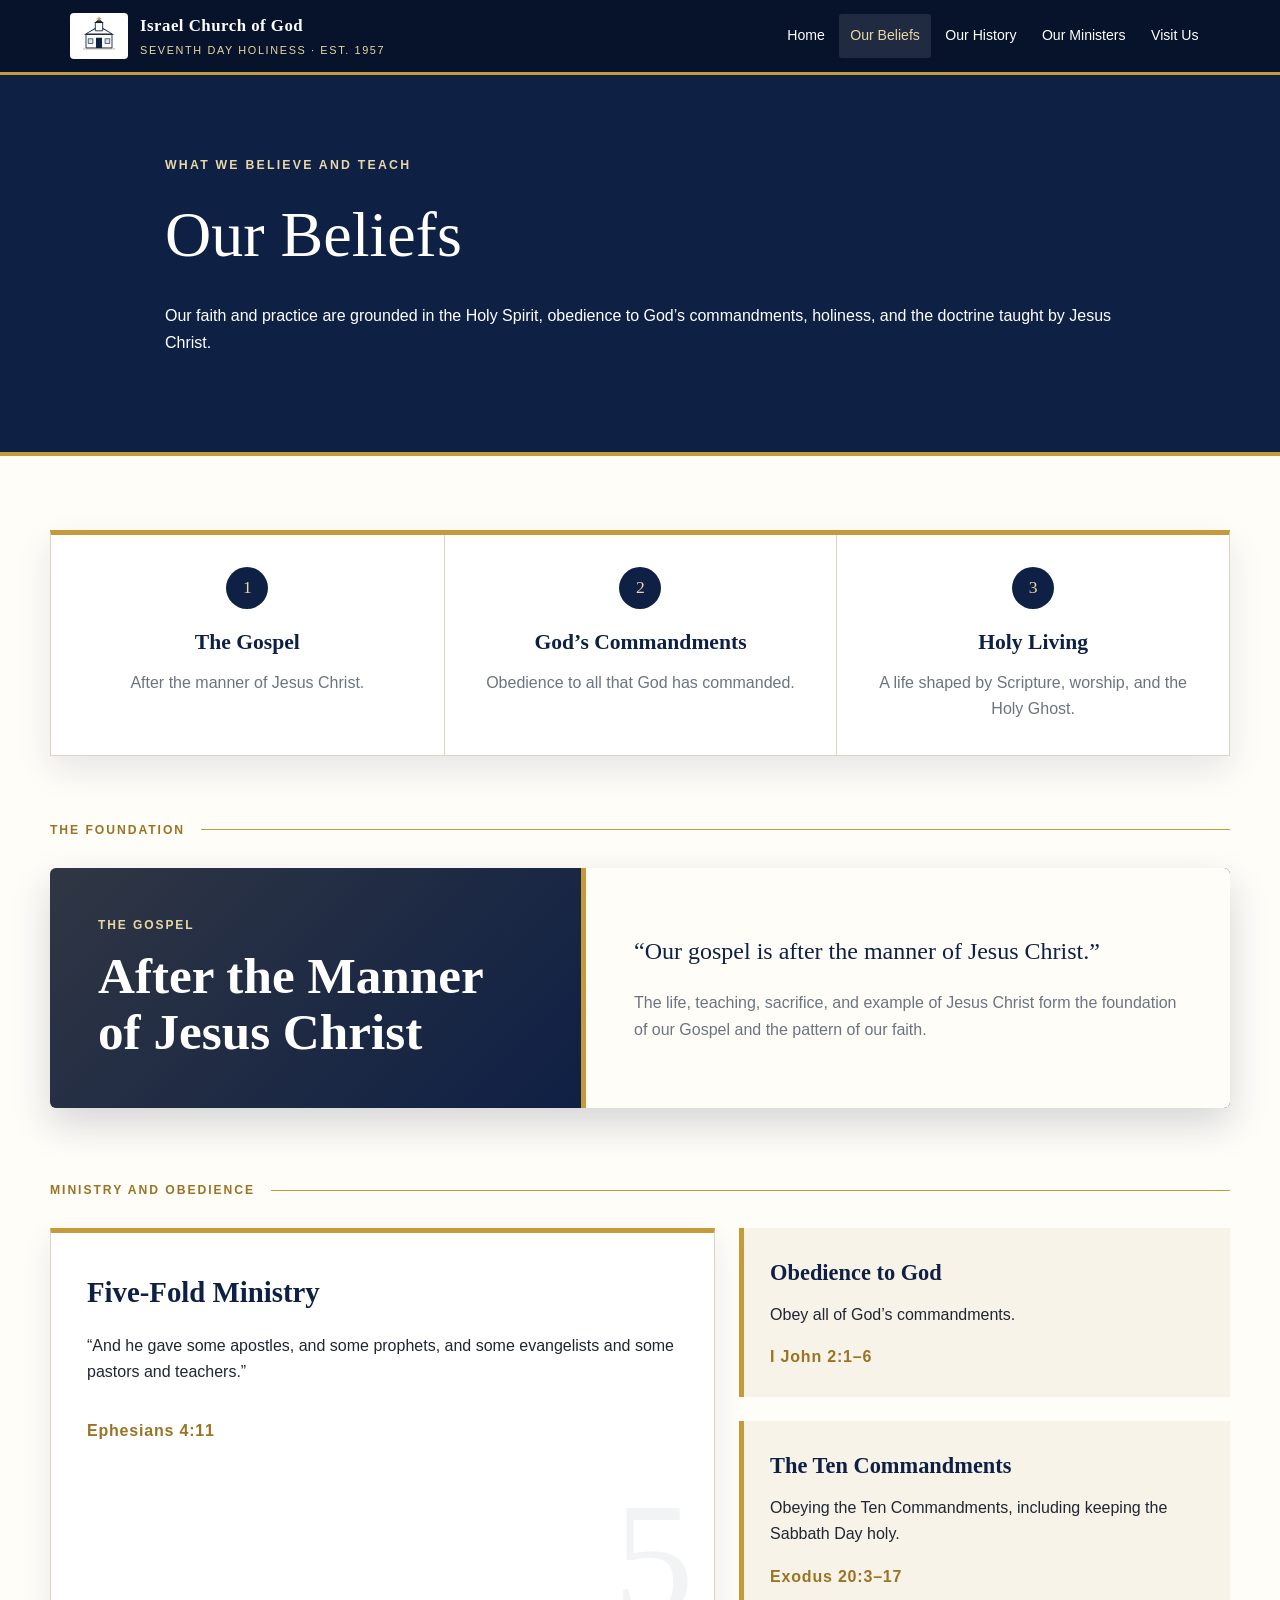
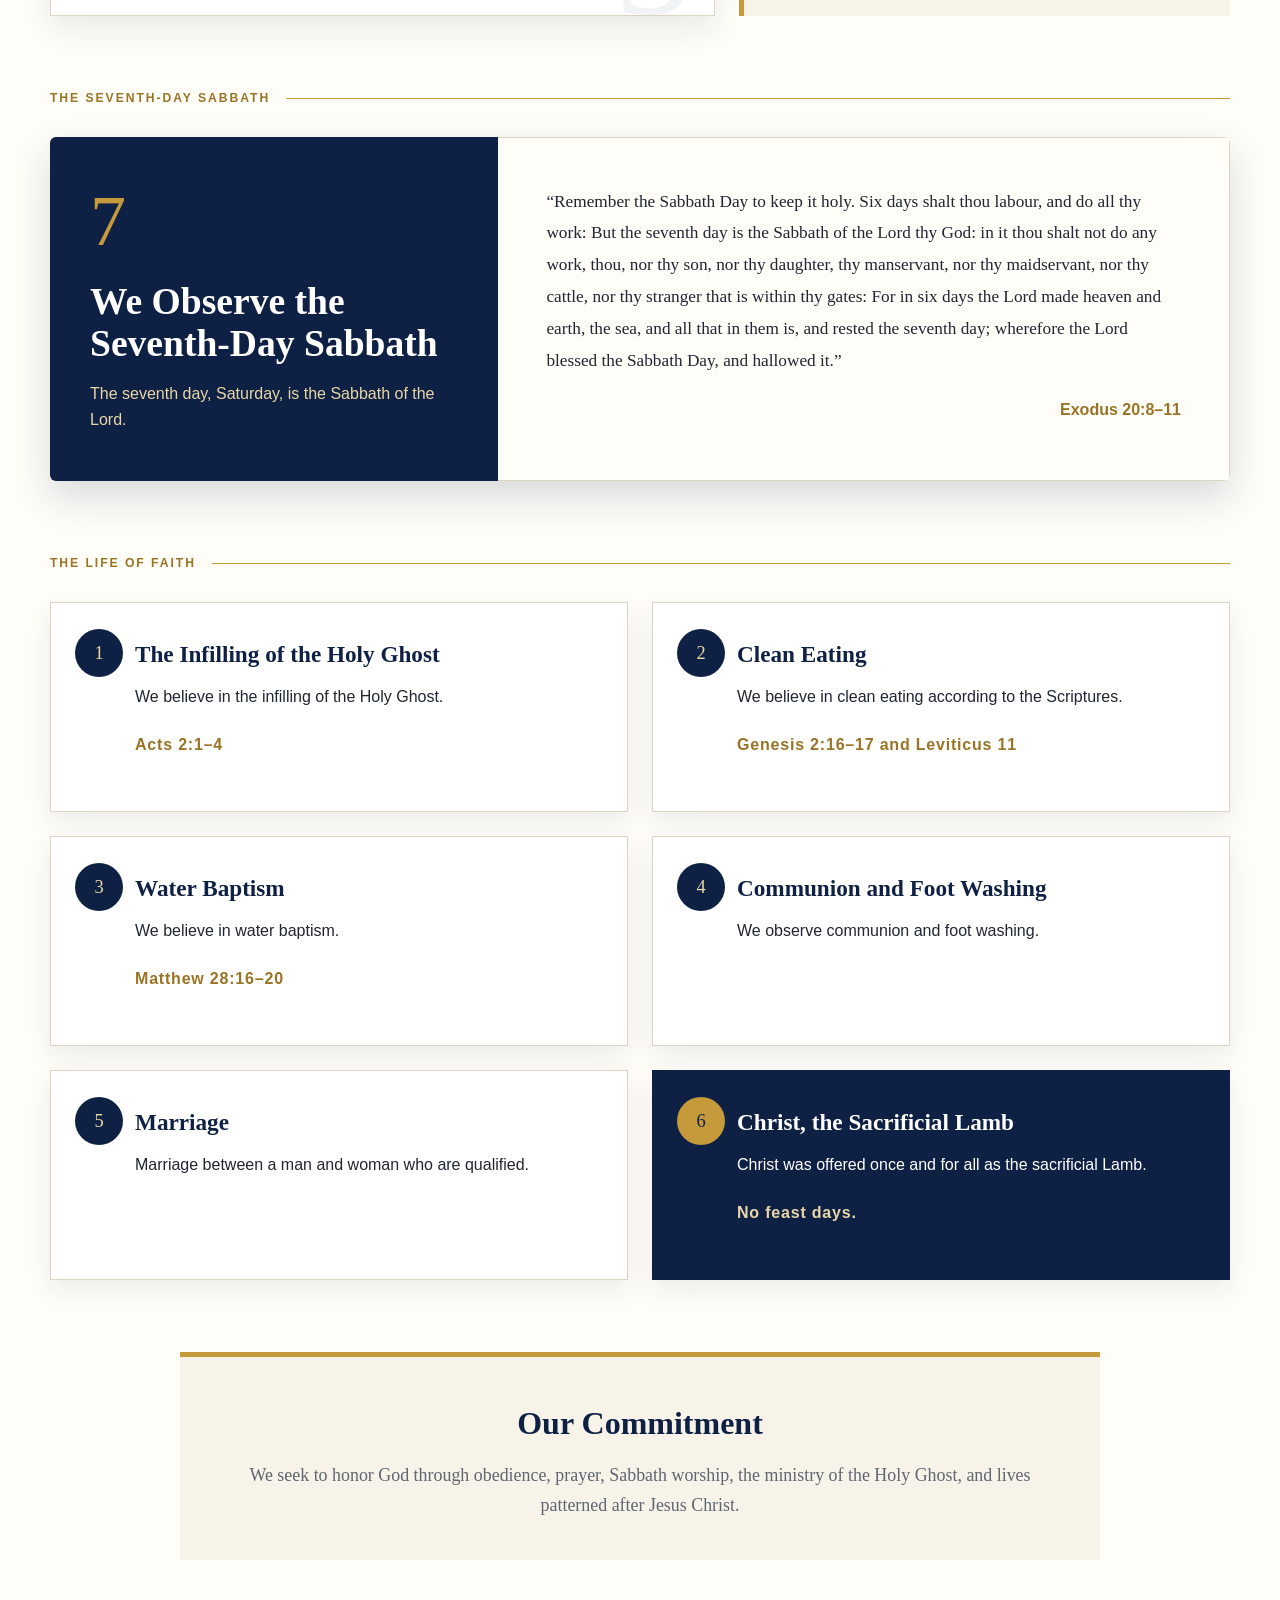
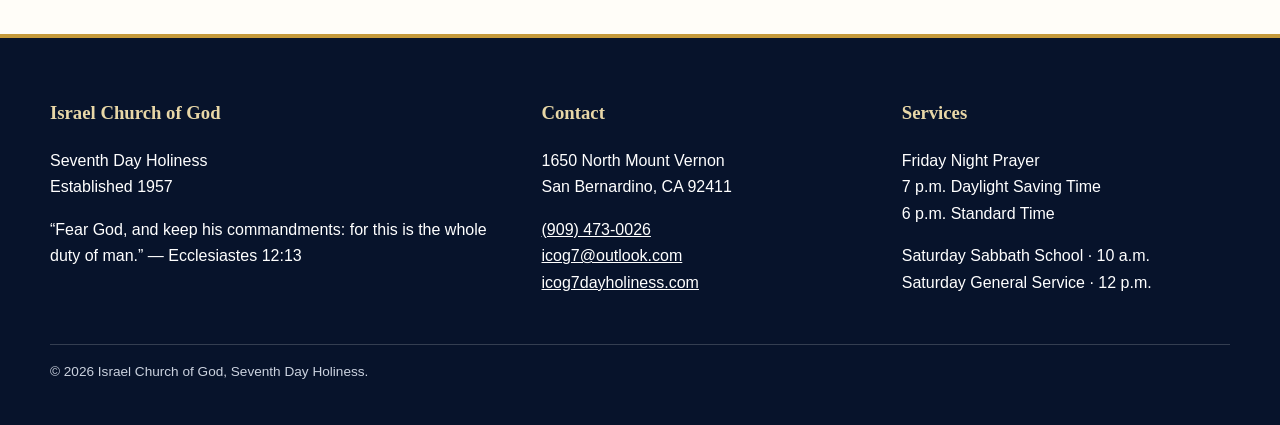
==== commit 2cdaf2e0: "Update beliefs.html" ====
--- a/beliefs.html
+++ b/beliefs.html
@@ -1,5 +1,6 @@
 <!doctype html>
 <html lang="en">
+
 <head>
 <meta charset="utf-8">
 <meta name="viewport" content="width=device-width,initial-scale=1">
@@ -20,24 +21,6 @@
 >
 
 <style>
-
-  .beliefs-introduction {
-    max-width: 880px;
-    margin: 0 auto 3.5rem;
-    text-align: center;
-  }
-
-  .beliefs-introduction h2 {
-    margin: 0 0 1rem;
-    color: #0f2045;
-    font-size: clamp(2rem, 4vw, 3rem);
-  }
-
-  .beliefs-introduction p {
-    margin: 0;
-    color: #6c7480;
-    font-size: 1.08rem;
-  }
 
   .beliefs-foundation {
     display: grid;
@@ -214,6 +197,8 @@
   }
 
   .scripture-reference {
+    position: relative;
+    z-index: 1;
     display: inline-block;
     margin-top: 1rem;
     color: #9a7424;
@@ -438,9 +423,12 @@
 
 <body>
 
-<a class="skip" href="#main">Skip to main content</a>
+<a class="skip" href="#main">
+Skip to main content
+</a>
 
 <header>
+
 <div class="header-inner">
 
 <a class="brand" href="index.html">
@@ -452,7 +440,9 @@
 
 <div>
 
-<strong>Israel Church of God</strong>
+<strong>
+Israel Church of God
+</strong>
 
 <span>
 SEVENTH DAY HOLINESS · EST. 1957
@@ -475,7 +465,9 @@
 <ul>
 
 <li>
-<a href="index.html">Home</a>
+<a href="index.html">
+Home
+</a>
 </li>
 
 <li>
@@ -488,15 +480,21 @@
 </li>
 
 <li>
-<a href="history.html">Our History</a>
+<a href="history.html">
+Our History
+</a>
 </li>
 
 <li>
-<a href="ministers.html">Our Ministers</a>
+<a href="ministers.html">
+Our Ministers
+</a>
 </li>
 
 <li>
-<a href="visit.html">Visit Us</a>
+<a href="visit.html">
+Visit Us
+</a>
 </li>
 
 </ul>
@@ -504,6 +502,7 @@
 </nav>
 
 </div>
+
 </header>
 
 <main id="main">
@@ -516,10 +515,12 @@
 What We Believe and Teach
 </div>
 
-<h1>Our Beliefs</h1>
-
-<p>
-Our faith and practice are grounded in the Holy Scriptures,
+<h1>
+Our Beliefs
+</h1>
+
+<p>
+Our faith and practice are grounded in the Holy Spirit,
 obedience to God’s commandments, holiness, and the doctrine
 taught by Jesus Christ.
 </p>
@@ -532,18 +533,6 @@
 
 <div class="container">
 
-<div class="beliefs-introduction">
-
-<h2>A Faith Rooted in Scripture</h2>
-
-<p>
-Our beliefs shape how we worship, how we live, and how we serve.
-They reflect our commitment to the Gospel of Jesus Christ,
-obedience to God, and holy living.
-</p>
-
-</div>
-
 <div class="beliefs-foundation">
 
 <div class="foundation-item">
@@ -552,7 +541,9 @@
 1
 </div>
 
-<h3>The Gospel</h3>
+<h3>
+The Gospel
+</h3>
 
 <p>
 After the manner of Jesus Christ.
@@ -566,7 +557,9 @@
 2
 </div>
 
-<h3>God’s Commandments</h3>
+<h3>
+God’s Commandments
+</h3>
 
 <p>
 Obedience to all that God has commanded.
@@ -580,7 +573,9 @@
 3
 </div>
 
-<h3>Holy Living</h3>
+<h3>
+Holy Living
+</h3>
 
 <p>
 A life shaped by Scripture, worship, and the Holy Ghost.
@@ -595,7 +590,11 @@
 <section class="belief-section">
 
 <div class="section-label">
-<span>The Foundation</span>
+
+<span>
+The Foundation
+</span>
+
 </div>
 
 <div class="gospel-feature">
@@ -634,14 +633,20 @@
 <section class="belief-section">
 
 <div class="section-label">
-<span>Ministry and Obedience</span>
+
+<span>
+Ministry and Obedience
+</span>
+
 </div>
 
 <div class="ministry-obedience">
 
 <article class="feature-belief">
 
-<h3>Five-Fold Ministry</h3>
+<h3>
+Five-Fold Ministry
+</h3>
 
 <p>
 “And he gave some apostles, and some prophets, and some
@@ -658,7 +663,9 @@
 
 <article class="obedience-item">
 
-<h3>Obedience to God</h3>
+<h3>
+Obedience to God
+</h3>
 
 <p>
 Obey all of God’s commandments.
@@ -672,7 +679,9 @@
 
 <article class="obedience-item">
 
-<h3>The Ten Commandments</h3>
+<h3>
+The Ten Commandments
+</h3>
 
 <p>
 Obeying the Ten Commandments, including keeping the Sabbath
@@ -696,7 +705,11 @@
 <section class="belief-section">
 
 <div class="section-label">
-<span>The Seventh-Day Sabbath</span>
+
+<span>
+The Seventh-Day Sabbath
+</span>
+
 </div>
 
 <div class="sabbath-section">
@@ -740,12 +753,16 @@
 
 </section>
 
-<!-- Life of Faith -->
+<!-- The Life of Faith -->
 
 <section class="belief-section">
 
 <div class="section-label">
-<span>The Life of Faith</span>
+
+<span>
+The Life of Faith
+</span>
+
 </div>
 
 <div class="faith-path">
@@ -756,7 +773,9 @@
 1
 </div>
 
-<h3>The Infilling of the Holy Ghost</h3>
+<h3>
+The Infilling of the Holy Ghost
+</h3>
 
 <p>
 We believe in the infilling of the Holy Ghost.
@@ -774,7 +793,9 @@
 2
 </div>
 
-<h3>Clean Eating</h3>
+<h3>
+Clean Eating
+</h3>
 
 <p>
 We believe in clean eating according to the Scriptures.
@@ -792,7 +813,9 @@
 3
 </div>
 
-<h3>Water Baptism</h3>
+<h3>
+Water Baptism
+</h3>
 
 <p>
 We believe in water baptism.
@@ -810,7 +833,9 @@
 4
 </div>
 
-<h3>Communion and Foot Washing</h3>
+<h3>
+Communion and Foot Washing
+</h3>
 
 <p>
 We observe communion and foot washing.
@@ -824,7 +849,9 @@
 5
 </div>
 
-<h3>Marriage</h3>
+<h3>
+Marriage
+</h3>
 
 <p>
 Marriage between a man and woman who are qualified.
@@ -838,7 +865,9 @@
 6
 </div>
 
-<h3>Christ, the Sacrificial Lamb</h3>
+<h3>
+Christ, the Sacrificial Lamb
+</h3>
 
 <p>
 Christ was offered once and for all as the sacrificial Lamb.
@@ -856,7 +885,9 @@
 
 <div class="belief-conclusion">
 
-<h2>Our Commitment</h2>
+<h2>
+Our Commitment
+</h2>
 
 <p>
 We seek to honor God through obedience, prayer, Sabbath worship,
@@ -878,7 +909,9 @@
 
 <div>
 
-<h3>Israel Church of God</h3>
+<h3>
+Israel Church of God
+</h3>
 
 <p>
 Seventh Day Holiness<br>
@@ -894,7 +927,9 @@
 
 <div>
 
-<h3>Contact</h3>
+<h3>
+Contact
+</h3>
 
 <p>
 1650 North Mount Vernon<br>
@@ -913,13 +948,25 @@
 icog7@outlook.com
 </a>
 
+<br>
+
+<a
+  href="https://icog7dayholiness.com"
+  target="_blank"
+  rel="noopener"
+>
+icog7dayholiness.com
+</a>
+
 </p>
 
 </div>
 
 <div>
 
-<h3>Services</h3>
+<h3>
+Services
+</h3>
 
 <p>
 Friday Night Prayer<br>
@@ -937,10 +984,8 @@
 </div>
 
 <div class="copyright">
-
 © <span data-year></span>
 Israel Church of God, Seventh Day Holiness.
-
 </div>
 
 </footer>
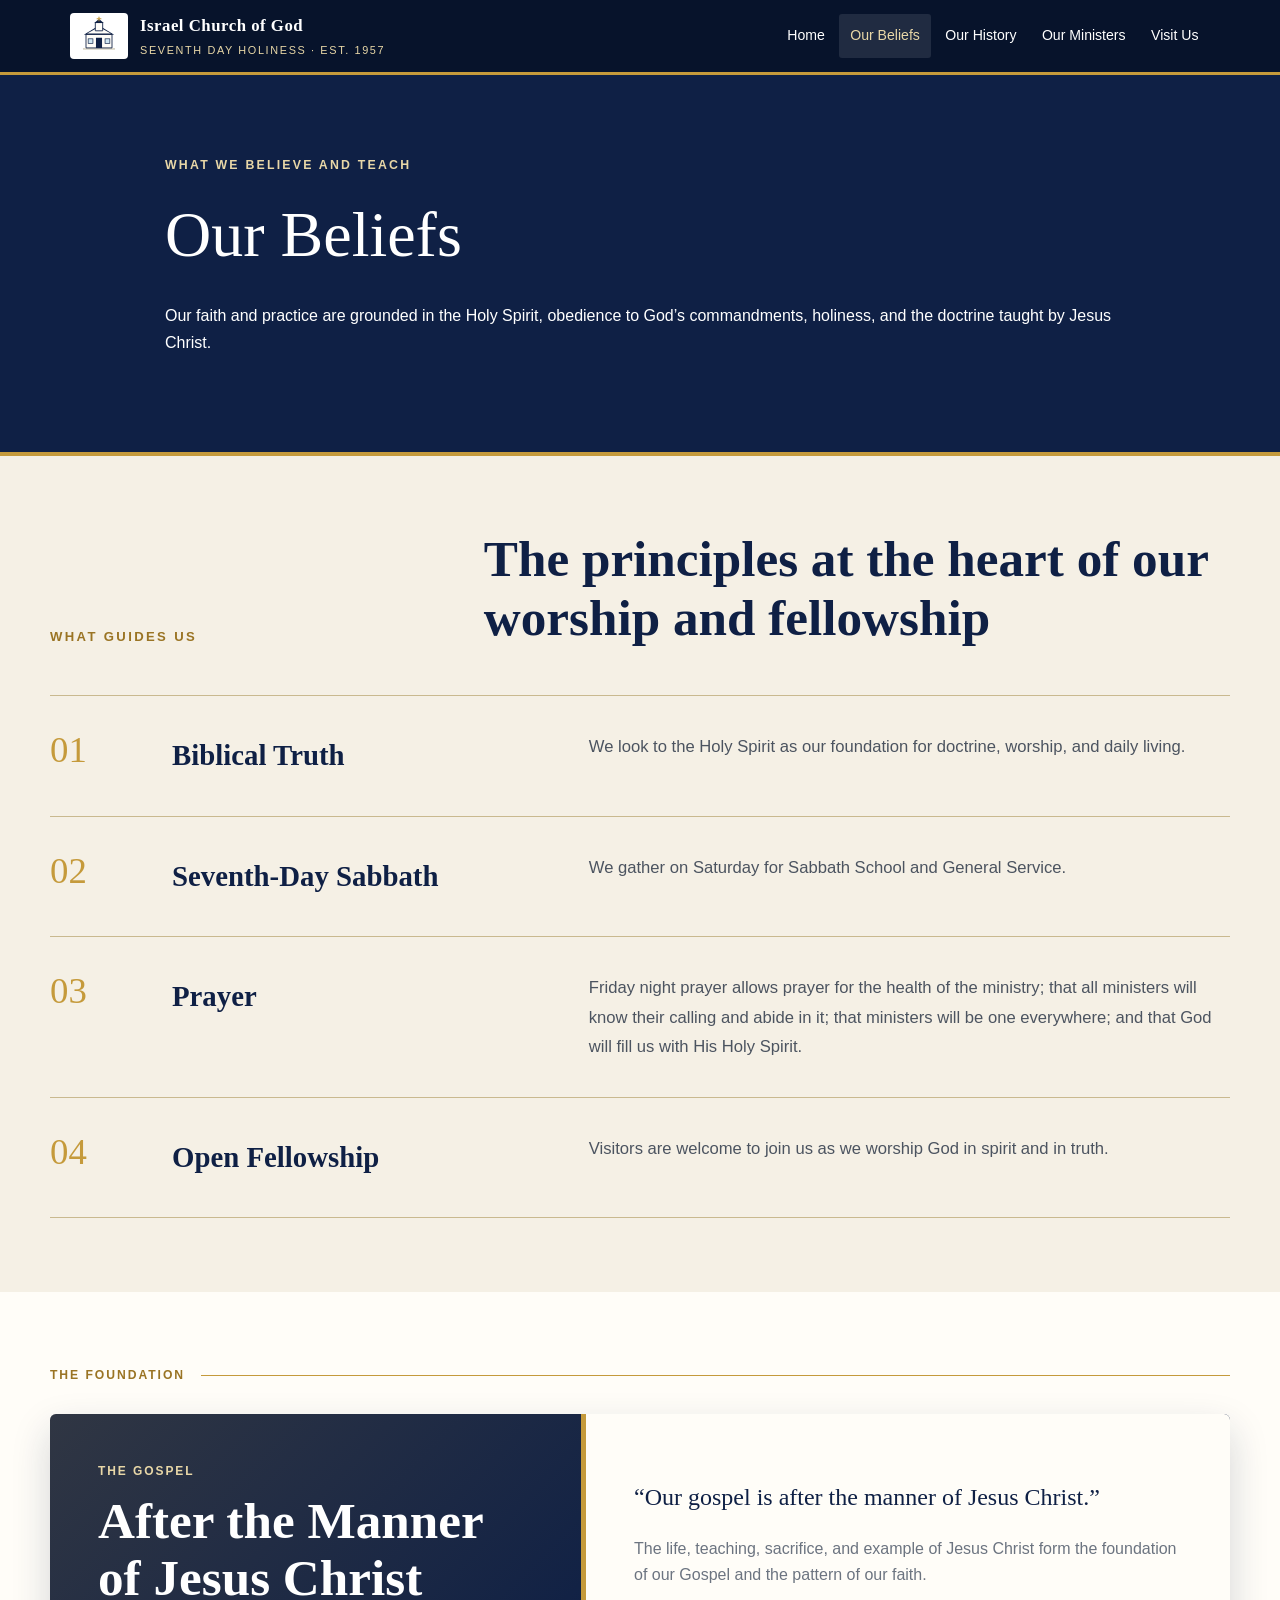
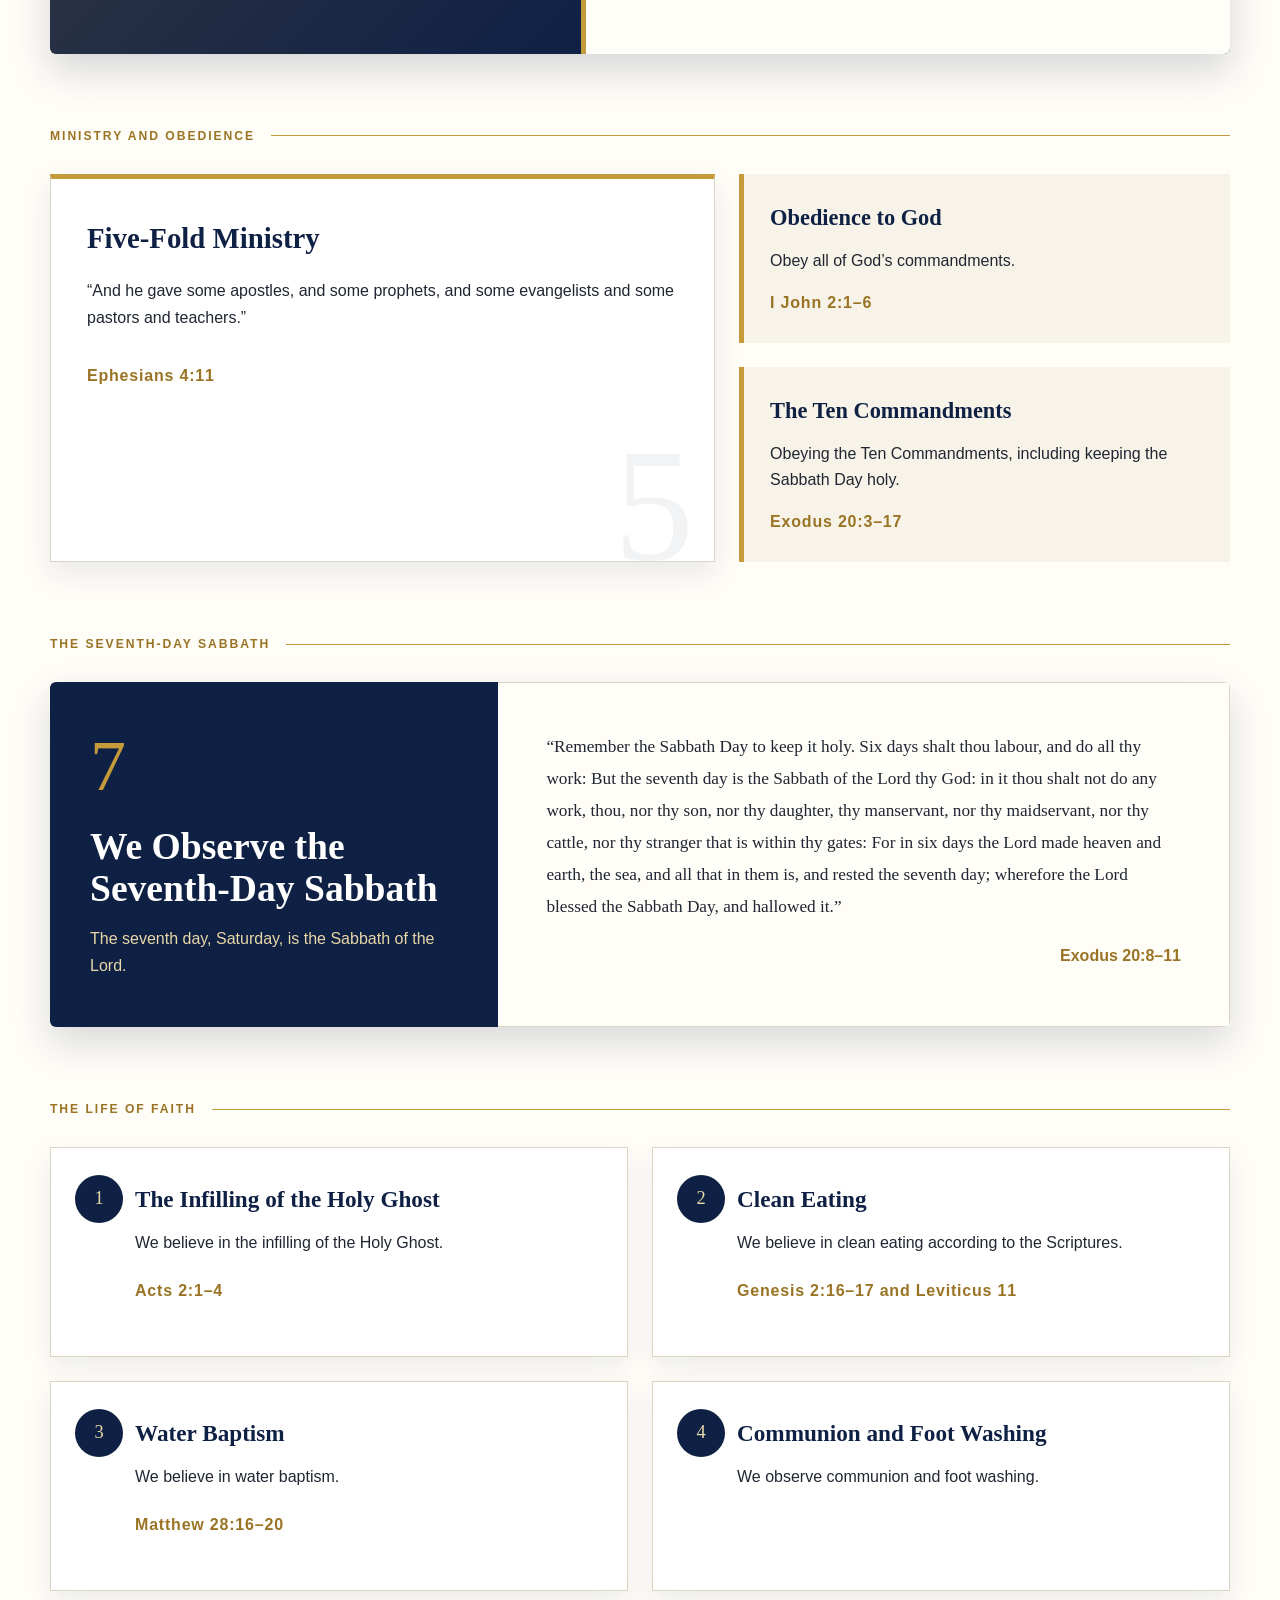
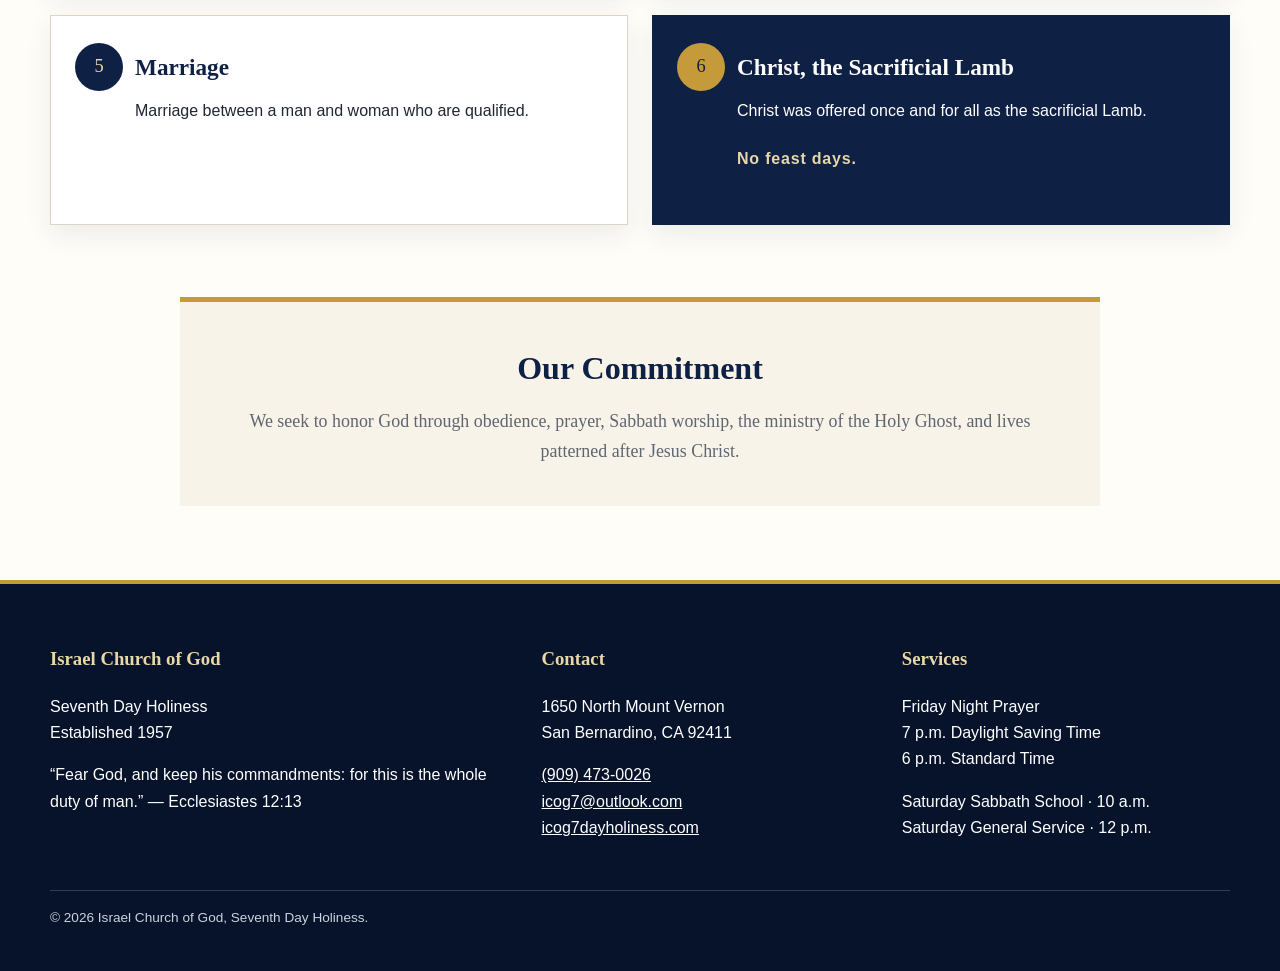
==== commit 6499ed06: "Update beliefs.html" ====
--- a/beliefs.html
+++ b/beliefs.html
@@ -22,50 +22,73 @@
 
 <style>
 
-  .beliefs-foundation {
+  /* =========================================================
+     WHAT GUIDES US
+  ========================================================= */
+
+  .principles-section {
+    background: #f5f0e5;
+  }
+
+  .principles-heading {
     display: grid;
-    grid-template-columns: repeat(3, 1fr);
-    margin-bottom: 4rem;
-    overflow: hidden;
-    border: 1px solid #ddd5c3;
-    border-top: 5px solid #c59a3b;
-    background: #ffffff;
-    box-shadow: 0 14px 32px rgba(15, 32, 69, 0.1);
-  }
-
-  .foundation-item {
-    position: relative;
-    padding: 2rem;
-    text-align: center;
-  }
-
-  .foundation-item + .foundation-item {
-    border-left: 1px solid #ddd5c3;
-  }
-
-  .foundation-number {
+    grid-template-columns: 0.7fr 1.3fr;
+    gap: 2rem;
+    align-items: end;
+    margin-bottom: 3rem;
+  }
+
+  .principles-heading .eyebrow-text {
+    color: #9a7424;
+    font-size: 0.82rem;
+    font-weight: bold;
+    letter-spacing: 0.18em;
+    text-transform: uppercase;
+  }
+
+  .principles-heading h2 {
+    margin: 0;
+    color: #0f2045;
+    font-size: clamp(2.2rem, 4vw, 3.5rem);
+    line-height: 1.15;
+  }
+
+  .principles-list {
+    border-top: 1px solid #c9b98f;
+  }
+
+  .principle {
     display: grid;
-    width: 42px;
-    height: 42px;
-    margin: 0 auto 1rem;
-    place-items: center;
-    border-radius: 50%;
-    background: #0f2045;
-    color: #e8d7a7;
+    grid-template-columns: 90px 0.75fr 1.25fr;
+    gap: 2rem;
+    align-items: start;
+    padding: 2.25rem 0;
+    border-bottom: 1px solid #c9b98f;
+  }
+
+  .principle-number {
+    color: #c59a3b;
     font-family: Georgia, "Times New Roman", serif;
-    font-size: 1.1rem;
-  }
-
-  .foundation-item h3 {
-    margin: 0.25rem 0 0.6rem;
+    font-size: 2.3rem;
+    line-height: 1;
+  }
+
+  .principle h3 {
+    margin: 0;
     color: #0f2045;
-    font-size: 1.35rem;
-  }
-
-  .foundation-item p {
+    font-size: clamp(1.35rem, 2.5vw, 1.8rem);
+  }
+
+  .principle p {
     margin: 0;
-    color: #6c7480;
-  }
+    color: #4c5460;
+    font-size: 1.04rem;
+    line-height: 1.75;
+  }
+
+  /* =========================================================
+     BELIEF SECTIONS
+  ========================================================= */
 
   .belief-section {
     margin-bottom: 4.5rem;
@@ -92,6 +115,10 @@
     letter-spacing: 0.16em;
     text-transform: uppercase;
   }
+
+  /* =========================================================
+     THE GOSPEL
+  ========================================================= */
 
   .gospel-feature {
     display: grid;
@@ -155,6 +182,10 @@
     color: #6c7480;
   }
 
+  /* =========================================================
+     MINISTRY & OBEDIENCE
+  ========================================================= */
+
   .ministry-obedience {
     display: grid;
     grid-template-columns: 1.15fr 0.85fr;
@@ -227,6 +258,10 @@
     margin: 0;
   }
 
+  /* =========================================================
+     SABBATH
+  ========================================================= */
+
   .sabbath-section {
     display: grid;
     grid-template-columns: 0.38fr 0.62fr;
@@ -285,6 +320,10 @@
     font-weight: bold;
     text-align: right;
   }
+
+  /* =========================================================
+     LIFE OF FAITH
+  ========================================================= */
 
   .faith-path {
     position: relative;
@@ -346,6 +385,10 @@
     color: #e8d7a7;
   }
 
+  /* =========================================================
+     COMMITMENT
+  ========================================================= */
+
   .belief-conclusion {
     max-width: 920px;
     margin: 0 auto;
@@ -368,18 +411,21 @@
     font-size: 1.12rem;
   }
 
+  /* =========================================================
+     RESPONSIVE
+  ========================================================= */
+
   @media (max-width: 900px) {
 
-    .beliefs-foundation,
+    .principles-heading,
     .gospel-feature,
     .ministry-obedience,
     .sabbath-section {
       grid-template-columns: 1fr;
     }
 
-    .foundation-item + .foundation-item {
-      border-left: 0;
-      border-top: 1px solid #ddd5c3;
+    .principles-heading {
+      gap: 0.8rem;
     }
 
     .gospel-content {
@@ -390,6 +436,19 @@
     .sabbath-text {
       border-left: 1px solid #ddd5c3;
       border-top: 0;
+    }
+
+  }
+
+  @media (max-width: 700px) {
+
+    .principle {
+      grid-template-columns: 60px 1fr;
+      gap: 1rem;
+    }
+
+    .principle p {
+      grid-column: 2;
     }
 
   }
@@ -414,6 +473,22 @@
     .faith-number {
       top: 1.35rem;
       left: 1.5rem;
+    }
+
+  }
+
+  @media (max-width: 560px) {
+
+    .principle {
+      grid-template-columns: 1fr;
+    }
+
+    .principle p {
+      grid-column: auto;
+    }
+
+    .principle-number {
+      font-size: 1.8rem;
     }
 
   }
@@ -471,10 +546,7 @@
 </li>
 
 <li>
-<a
-  href="beliefs.html"
-  aria-current="page"
->
+<a href="beliefs.html" aria-current="page">
 Our Beliefs
 </a>
 </li>
@@ -507,6 +579,8 @@
 
 <main id="main">
 
+<!-- PAGE HERO -->
+
 <section class="page-hero">
 
 <div class="container">
@@ -529,63 +603,108 @@
 
 </section>
 
+<!-- WHAT GUIDES US -->
+
+<section class="section principles-section">
+
+<div class="container">
+
+<div class="principles-heading">
+
+<div class="eyebrow-text">
+What Guides Us
+</div>
+
+<h2>
+The principles at the heart of our worship and fellowship
+</h2>
+
+</div>
+
+<div class="principles-list">
+
+<article class="principle">
+
+<div class="principle-number">
+01
+</div>
+
+<h3>
+Biblical Truth
+</h3>
+
+<p>
+We look to the Holy Spirit as our foundation for doctrine,
+worship, and daily living.
+</p>
+
+</article>
+
+<article class="principle">
+
+<div class="principle-number">
+02
+</div>
+
+<h3>
+Seventh-Day Sabbath
+</h3>
+
+<p>
+We gather on Saturday for Sabbath School and General Service.
+</p>
+
+</article>
+
+<article class="principle">
+
+<div class="principle-number">
+03
+</div>
+
+<h3>
+Prayer
+</h3>
+
+<p>
+Friday night prayer allows prayer for the health of the
+ministry; that all ministers will know their calling and abide
+in it; that ministers will be one everywhere; and that God will
+fill us with His Holy Spirit.
+</p>
+
+</article>
+
+<article class="principle">
+
+<div class="principle-number">
+04
+</div>
+
+<h3>
+Open Fellowship
+</h3>
+
+<p>
+Visitors are welcome to join us as we worship God in spirit and
+in truth.
+</p>
+
+</article>
+
+</div>
+
+</div>
+
+</section>
+
+<!-- DETAILED BELIEFS -->
+
 <section class="section">
 
 <div class="container">
 
-<div class="beliefs-foundation">
-
-<div class="foundation-item">
-
-<div class="foundation-number">
-1
-</div>
-
-<h3>
-The Gospel
-</h3>
-
-<p>
-After the manner of Jesus Christ.
-</p>
-
-</div>
-
-<div class="foundation-item">
-
-<div class="foundation-number">
-2
-</div>
-
-<h3>
-God’s Commandments
-</h3>
-
-<p>
-Obedience to all that God has commanded.
-</p>
-
-</div>
-
-<div class="foundation-item">
-
-<div class="foundation-number">
-3
-</div>
-
-<h3>
-Holy Living
-</h3>
-
-<p>
-A life shaped by Scripture, worship, and the Holy Ghost.
-</p>
-
-</div>
-
-</div>
-
-<!-- The Gospel -->
+<!-- THE GOSPEL -->
 
 <section class="belief-section">
 
@@ -628,7 +747,7 @@
 
 </section>
 
-<!-- Ministry and Obedience -->
+<!-- MINISTRY AND OBEDIENCE -->
 
 <section class="belief-section">
 
@@ -700,7 +819,7 @@
 
 </section>
 
-<!-- Sabbath -->
+<!-- SABBATH -->
 
 <section class="belief-section">
 
@@ -753,7 +872,7 @@
 
 </section>
 
-<!-- The Life of Faith -->
+<!-- LIFE OF FAITH -->
 
 <section class="belief-section">
 
@@ -882,6 +1001,8 @@
 </div>
 
 </section>
+
+<!-- OUR COMMITMENT -->
 
 <div class="belief-conclusion">
 
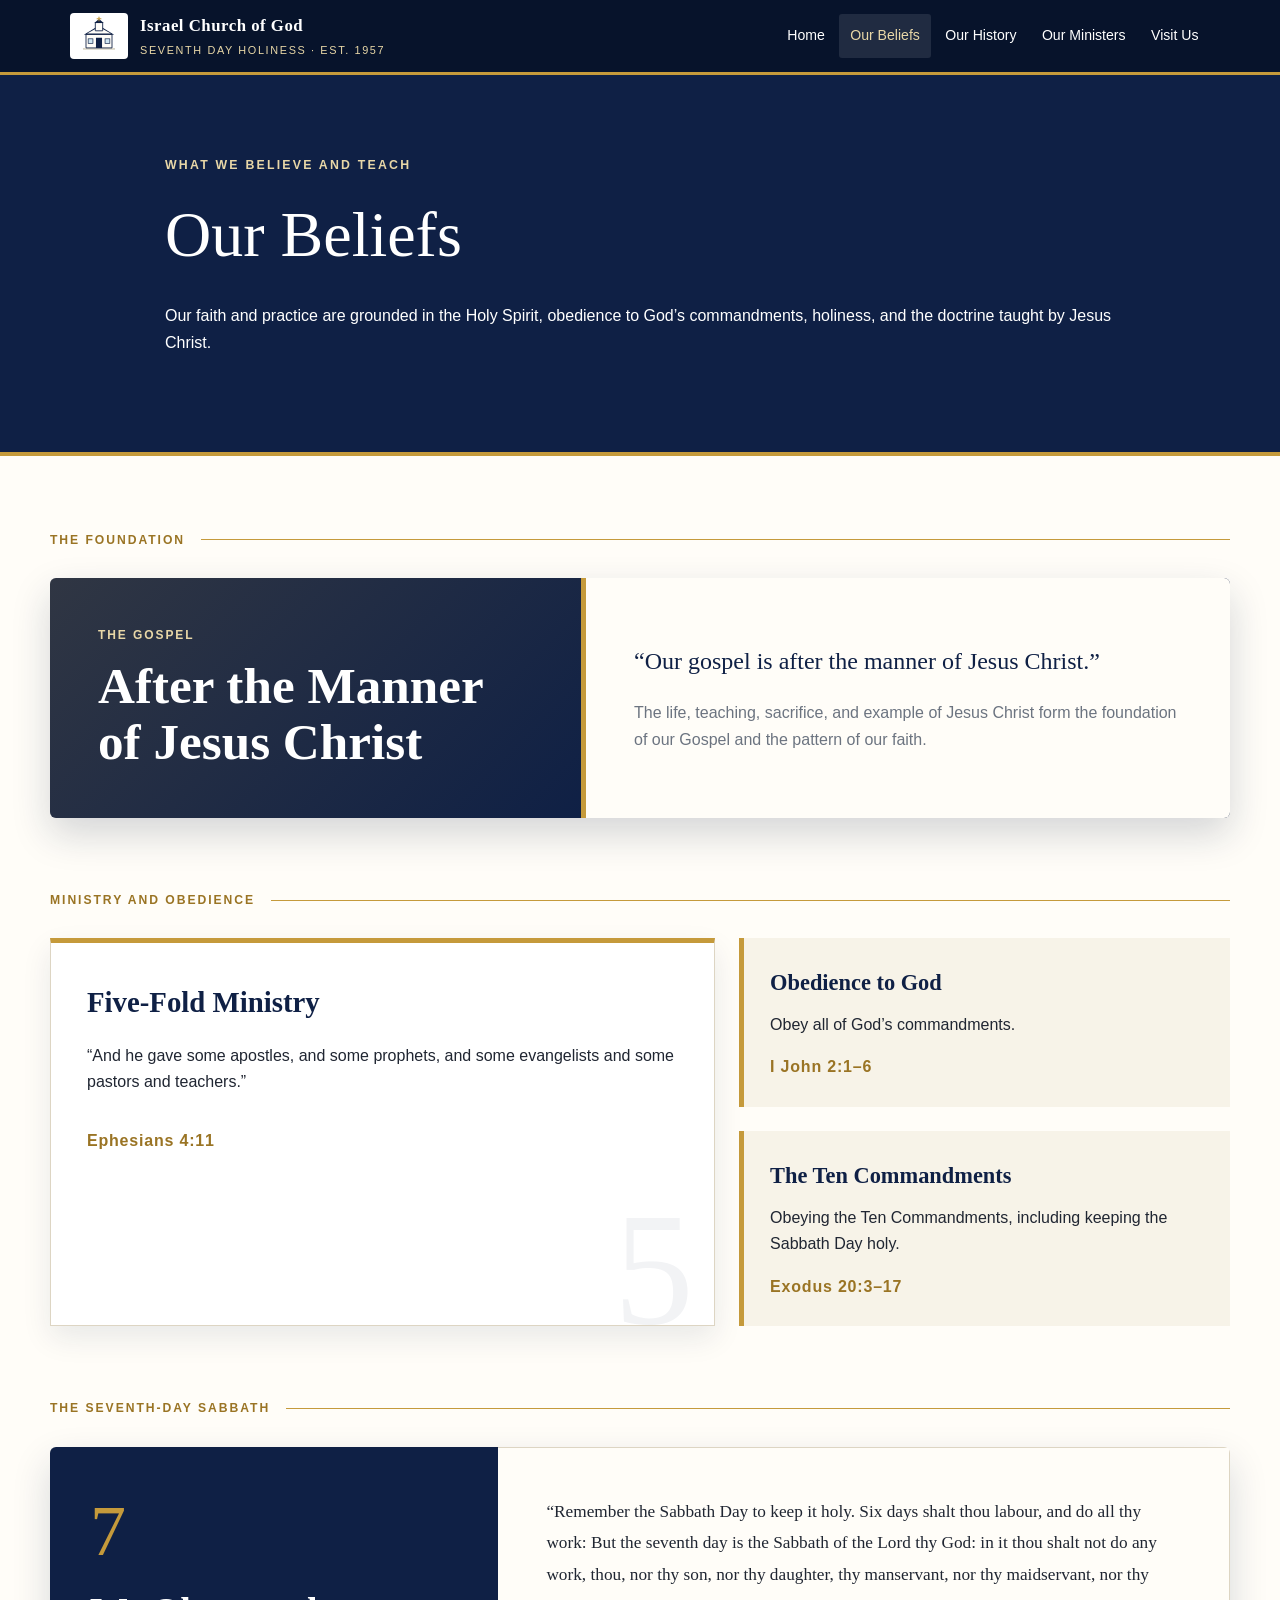
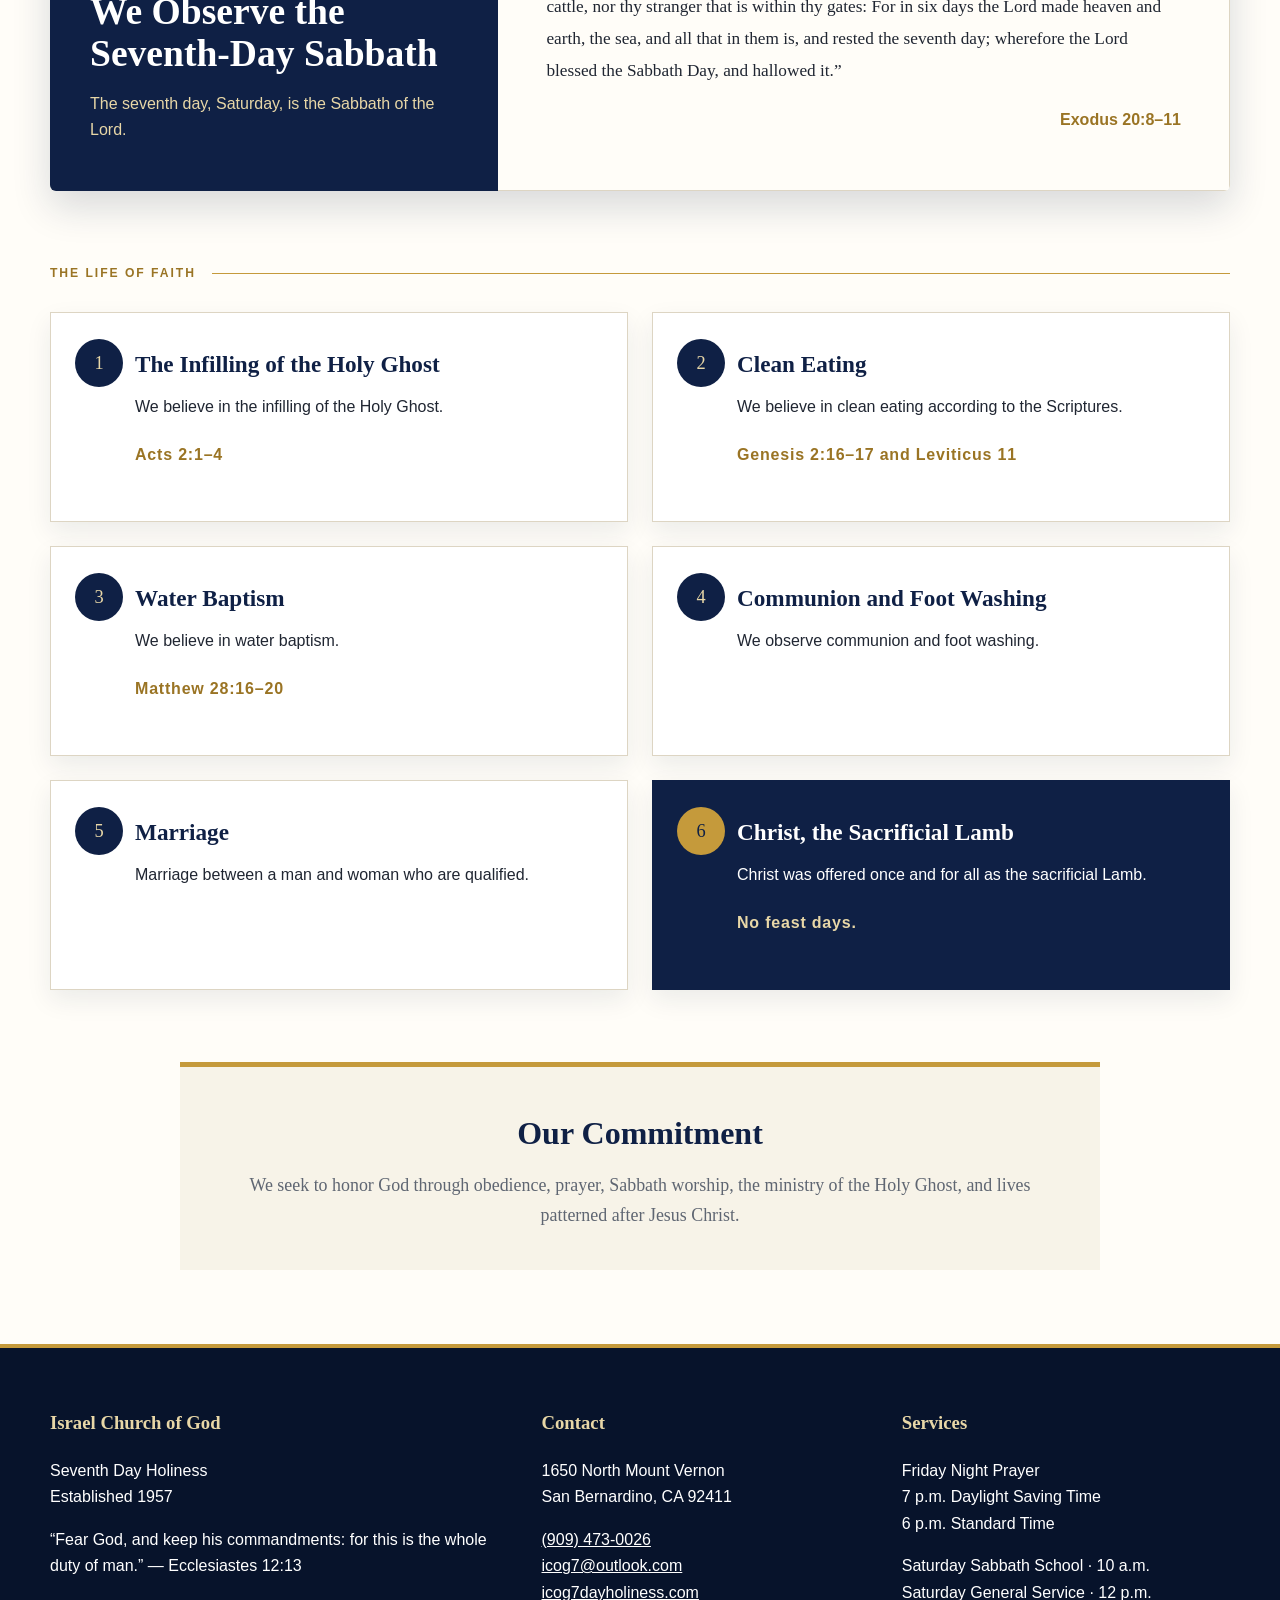
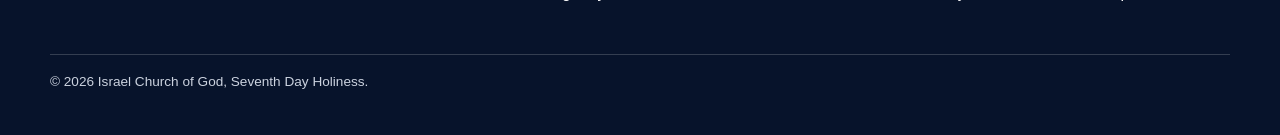
==== commit ca49cf01: "Update beliefs.html" ====
--- a/beliefs.html
+++ b/beliefs.html
@@ -21,70 +21,6 @@
 >
 
 <style>
-
-  /* =========================================================
-     WHAT GUIDES US
-  ========================================================= */
-
-  .principles-section {
-    background: #f5f0e5;
-  }
-
-  .principles-heading {
-    display: grid;
-    grid-template-columns: 0.7fr 1.3fr;
-    gap: 2rem;
-    align-items: end;
-    margin-bottom: 3rem;
-  }
-
-  .principles-heading .eyebrow-text {
-    color: #9a7424;
-    font-size: 0.82rem;
-    font-weight: bold;
-    letter-spacing: 0.18em;
-    text-transform: uppercase;
-  }
-
-  .principles-heading h2 {
-    margin: 0;
-    color: #0f2045;
-    font-size: clamp(2.2rem, 4vw, 3.5rem);
-    line-height: 1.15;
-  }
-
-  .principles-list {
-    border-top: 1px solid #c9b98f;
-  }
-
-  .principle {
-    display: grid;
-    grid-template-columns: 90px 0.75fr 1.25fr;
-    gap: 2rem;
-    align-items: start;
-    padding: 2.25rem 0;
-    border-bottom: 1px solid #c9b98f;
-  }
-
-  .principle-number {
-    color: #c59a3b;
-    font-family: Georgia, "Times New Roman", serif;
-    font-size: 2.3rem;
-    line-height: 1;
-  }
-
-  .principle h3 {
-    margin: 0;
-    color: #0f2045;
-    font-size: clamp(1.35rem, 2.5vw, 1.8rem);
-  }
-
-  .principle p {
-    margin: 0;
-    color: #4c5460;
-    font-size: 1.04rem;
-    line-height: 1.75;
-  }
 
   /* =========================================================
      BELIEF SECTIONS
@@ -417,17 +353,12 @@
 
   @media (max-width: 900px) {
 
-    .principles-heading,
     .gospel-feature,
     .ministry-obedience,
     .sabbath-section {
       grid-template-columns: 1fr;
     }
 
-    .principles-heading {
-      gap: 0.8rem;
-    }
-
     .gospel-content {
       border-left: 0;
       border-top: 5px solid #c59a3b;
@@ -436,19 +367,6 @@
     .sabbath-text {
       border-left: 1px solid #ddd5c3;
       border-top: 0;
-    }
-
-  }
-
-  @media (max-width: 700px) {
-
-    .principle {
-      grid-template-columns: 60px 1fr;
-      gap: 1rem;
-    }
-
-    .principle p {
-      grid-column: 2;
     }
 
   }
@@ -473,22 +391,6 @@
     .faith-number {
       top: 1.35rem;
       left: 1.5rem;
-    }
-
-  }
-
-  @media (max-width: 560px) {
-
-    .principle {
-      grid-template-columns: 1fr;
-    }
-
-    .principle p {
-      grid-column: auto;
-    }
-
-    .principle-number {
-      font-size: 1.8rem;
     }
 
   }
@@ -603,108 +505,13 @@
 
 </section>
 
-<!-- WHAT GUIDES US -->
-
-<section class="section principles-section">
+<!-- DETAILED BELIEFS -->
+
+<section class="section">
 
 <div class="container">
 
-<div class="principles-heading">
-
-<div class="eyebrow-text">
-What Guides Us
-</div>
-
-<h2>
-The principles at the heart of our worship and fellowship
-</h2>
-
-</div>
-
-<div class="principles-list">
-
-<article class="principle">
-
-<div class="principle-number">
-01
-</div>
-
-<h3>
-Biblical Truth
-</h3>
-
-<p>
-We look to the Holy Spirit as our foundation for doctrine,
-worship, and daily living.
-</p>
-
-</article>
-
-<article class="principle">
-
-<div class="principle-number">
-02
-</div>
-
-<h3>
-Seventh-Day Sabbath
-</h3>
-
-<p>
-We gather on Saturday for Sabbath School and General Service.
-</p>
-
-</article>
-
-<article class="principle">
-
-<div class="principle-number">
-03
-</div>
-
-<h3>
-Prayer
-</h3>
-
-<p>
-Friday night prayer allows prayer for the health of the
-ministry; that all ministers will know their calling and abide
-in it; that ministers will be one everywhere; and that God will
-fill us with His Holy Spirit.
-</p>
-
-</article>
-
-<article class="principle">
-
-<div class="principle-number">
-04
-</div>
-
-<h3>
-Open Fellowship
-</h3>
-
-<p>
-Visitors are welcome to join us as we worship God in spirit and
-in truth.
-</p>
-
-</article>
-
-</div>
-
-</div>
-
-</section>
-
-<!-- DETAILED BELIEFS -->
-
-<section class="section">
-
-<div class="container">
-
-<!-- THE GOSPEL -->
+<!-- THE FOUNDATION -->
 
 <section class="belief-section">
 
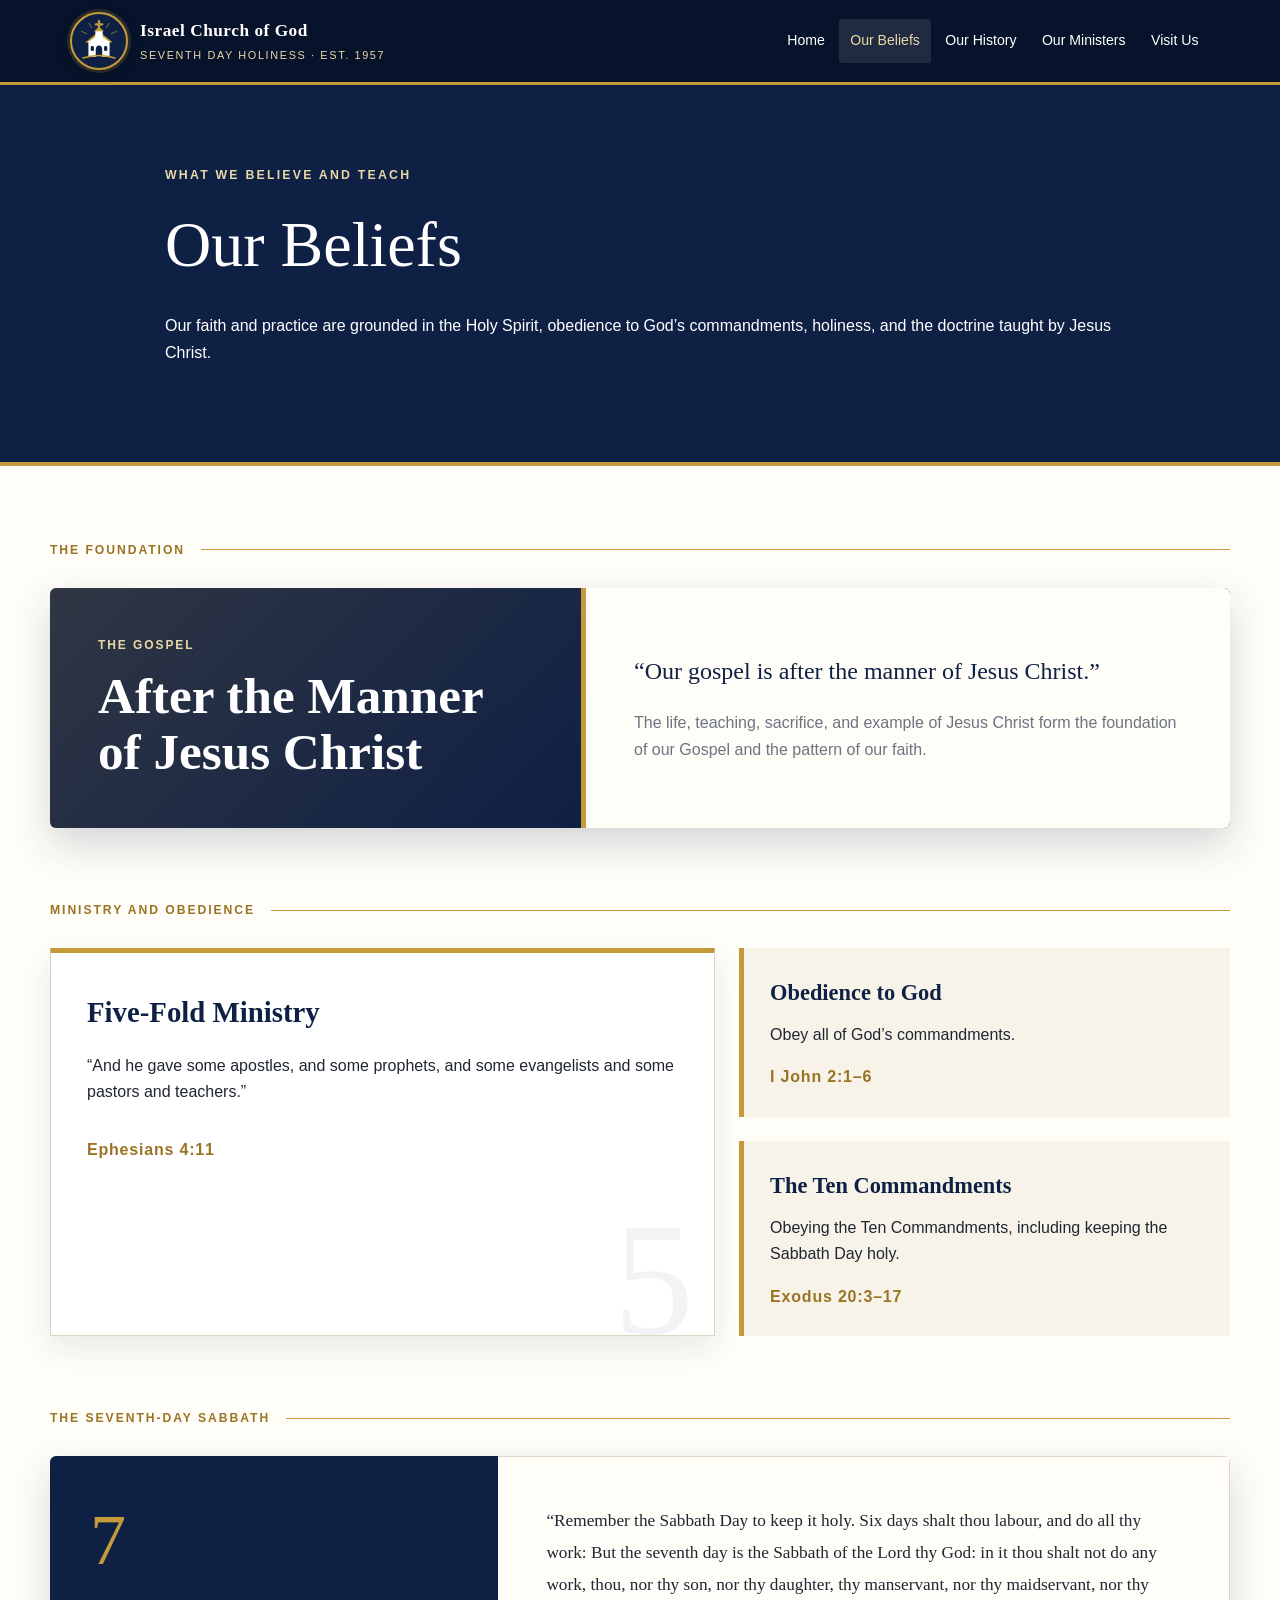
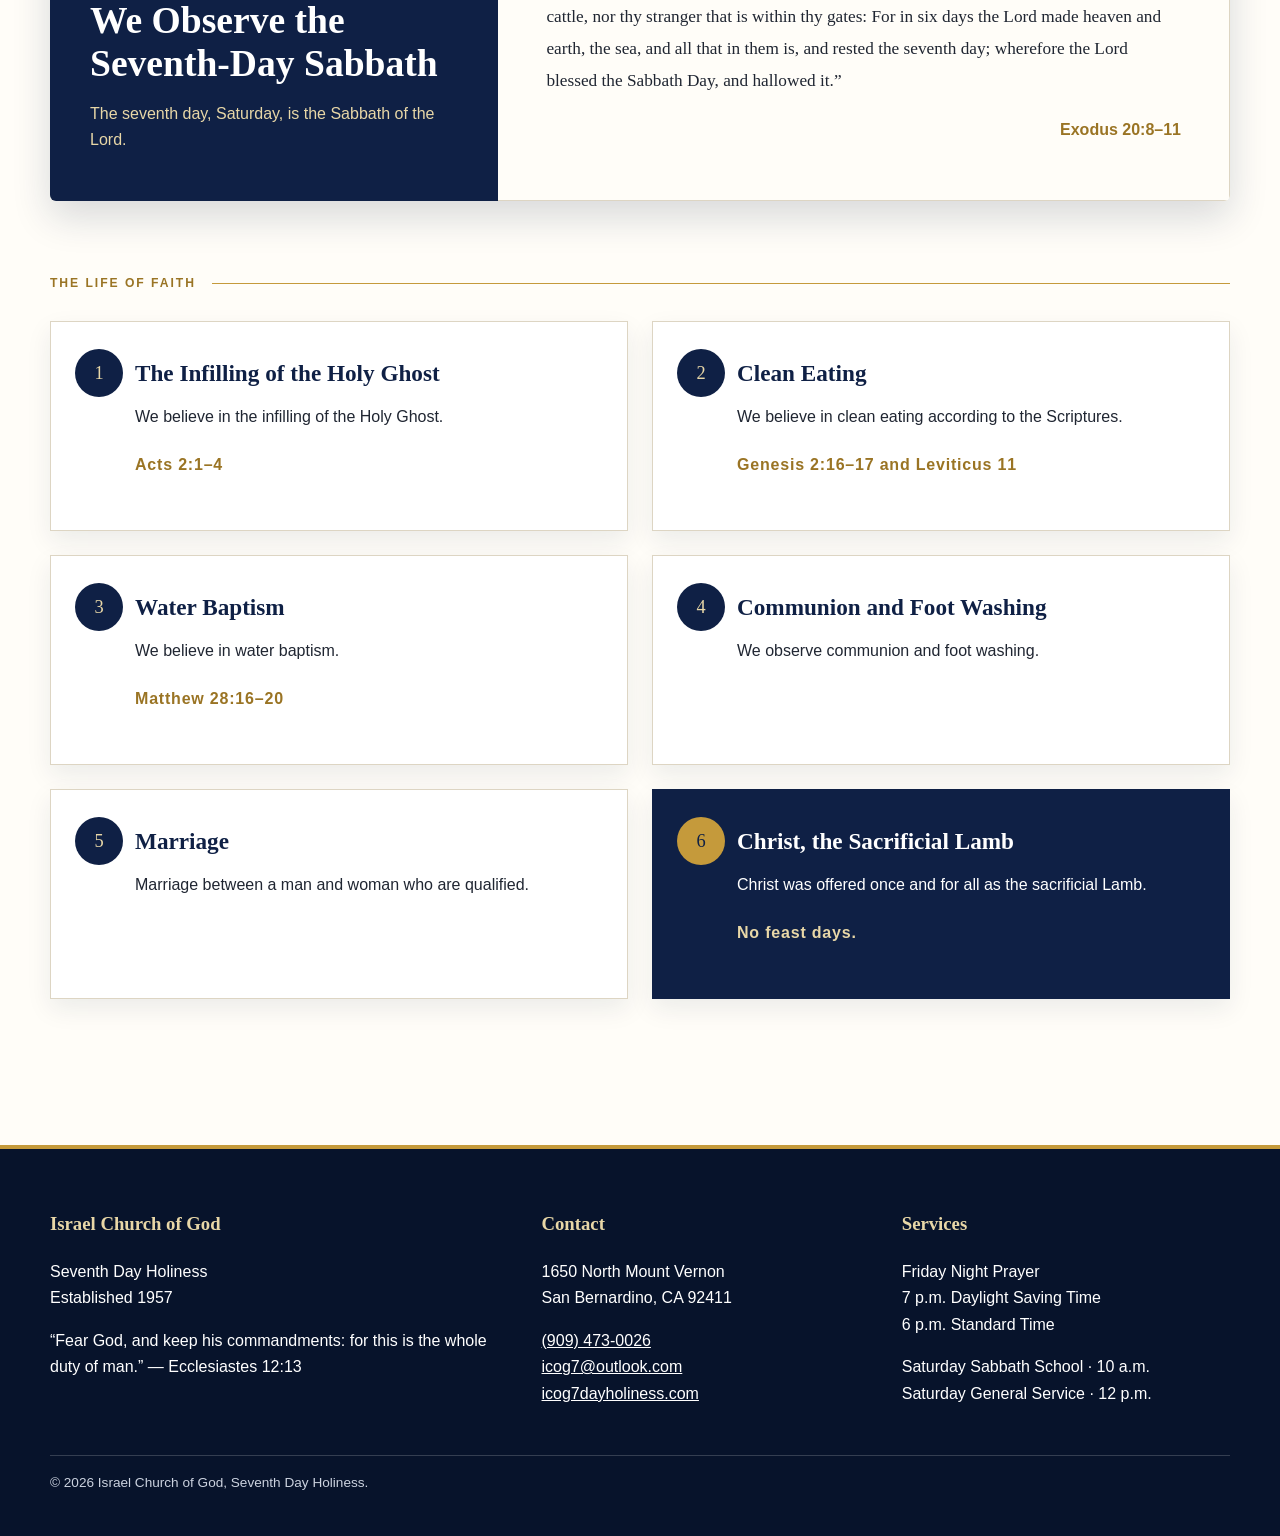
==== commit 7a1e0df8: "Update beliefs.html" ====
--- a/beliefs.html
+++ b/beliefs.html
@@ -21,6 +21,34 @@
 >
 
 <style>
+
+  /* =========================================================
+     HEADER EMBLEM
+  ========================================================= */
+
+  .brand-emblem {
+    display: grid;
+    width: 58px;
+    height: 58px;
+    flex: 0 0 58px;
+    place-items: center;
+    overflow: hidden;
+    border: 2px solid #c59a3b;
+    border-radius: 50%;
+    background: #0f2045;
+    box-shadow:
+      0 0 0 3px rgba(197, 154, 59, 0.18),
+      0 4px 12px rgba(0, 0, 0, 0.22);
+  }
+
+  .brand-emblem svg {
+    width: 46px;
+    height: 46px;
+  }
+
+  .brand strong {
+    font-size: 1.08rem;
+  }
 
   /* =========================================================
      BELIEF SECTIONS
@@ -322,32 +350,6 @@
   }
 
   /* =========================================================
-     COMMITMENT
-  ========================================================= */
-
-  .belief-conclusion {
-    max-width: 920px;
-    margin: 0 auto;
-    padding: 2.5rem;
-    text-align: center;
-    background: #f7f3e8;
-    border-top: 5px solid #c59a3b;
-  }
-
-  .belief-conclusion h2 {
-    margin: 0 0 0.75rem;
-    color: #0f2045;
-    font-size: 2rem;
-  }
-
-  .belief-conclusion p {
-    margin: 0;
-    color: #5f6672;
-    font-family: Georgia, "Times New Roman", serif;
-    font-size: 1.12rem;
-  }
-
-  /* =========================================================
      RESPONSIVE
   ========================================================= */
 
@@ -395,6 +397,21 @@
 
   }
 
+  @media (max-width: 560px) {
+
+    .brand-emblem {
+      width: 50px;
+      height: 50px;
+      flex-basis: 50px;
+    }
+
+    .brand-emblem svg {
+      width: 40px;
+      height: 40px;
+    }
+
+  }
+
 </style>
 </head>
 
@@ -410,10 +427,102 @@
 
 <a class="brand" href="index.html">
 
-<img
-  src="assets/images/church-icon.svg"
-  alt=""
+<div
+  class="brand-emblem"
+  role="img"
+  aria-label="Israel Church of God church emblem"
 >
+
+<svg viewBox="0 0 100 100" aria-hidden="true">
+
+<g
+  stroke="#c59a3b"
+  stroke-width="2"
+  stroke-linecap="round"
+  opacity="0.75"
+>
+
+<path d="M50 5v11"/>
+<path d="M28 11l6 10"/>
+<path d="M72 11l-6 10"/>
+<path d="M12 29l11 5"/>
+<path d="M88 29l-11 5"/>
+
+</g>
+
+<path
+  d="M50 7v18M43 14h14"
+  stroke="#c59a3b"
+  stroke-width="5"
+  stroke-linecap="round"
+/>
+
+<path
+  d="M20 53L50 29l30 24"
+  fill="#c59a3b"
+/>
+
+<path
+  d="M27 52L50 35l23 17"
+  fill="#ffffff"
+/>
+
+<rect
+  x="27"
+  y="50"
+  width="46"
+  height="35"
+  rx="1"
+  fill="#ffffff"
+/>
+
+<rect
+  x="42"
+  y="27"
+  width="16"
+  height="23"
+  fill="#ffffff"
+/>
+
+<path
+  d="M39 29L50 19l11 10"
+  fill="#c59a3b"
+/>
+
+<path
+  d="M43 85V68c0-5 3-8 7-8s7 3 7 8v17"
+  fill="#0f2045"
+/>
+
+<rect
+  x="32"
+  y="61"
+  width="7"
+  height="11"
+  rx="3"
+  fill="#0f2045"
+/>
+
+<rect
+  x="61"
+  y="61"
+  width="7"
+  height="11"
+  rx="3"
+  fill="#0f2045"
+/>
+
+<path
+  d="M15 87c22-7 48-7 70 0"
+  fill="none"
+  stroke="#c59a3b"
+  stroke-width="3"
+  stroke-linecap="round"
+/>
+
+</svg>
+
+</div>
 
 <div>
 
@@ -809,22 +918,6 @@
 
 </section>
 
-<!-- OUR COMMITMENT -->
-
-<div class="belief-conclusion">
-
-<h2>
-Our Commitment
-</h2>
-
-<p>
-We seek to honor God through obedience, prayer, Sabbath worship,
-the ministry of the Holy Ghost, and lives patterned after Jesus
-Christ.
-</p>
-
-</div>
-
 </div>
 
 </section>
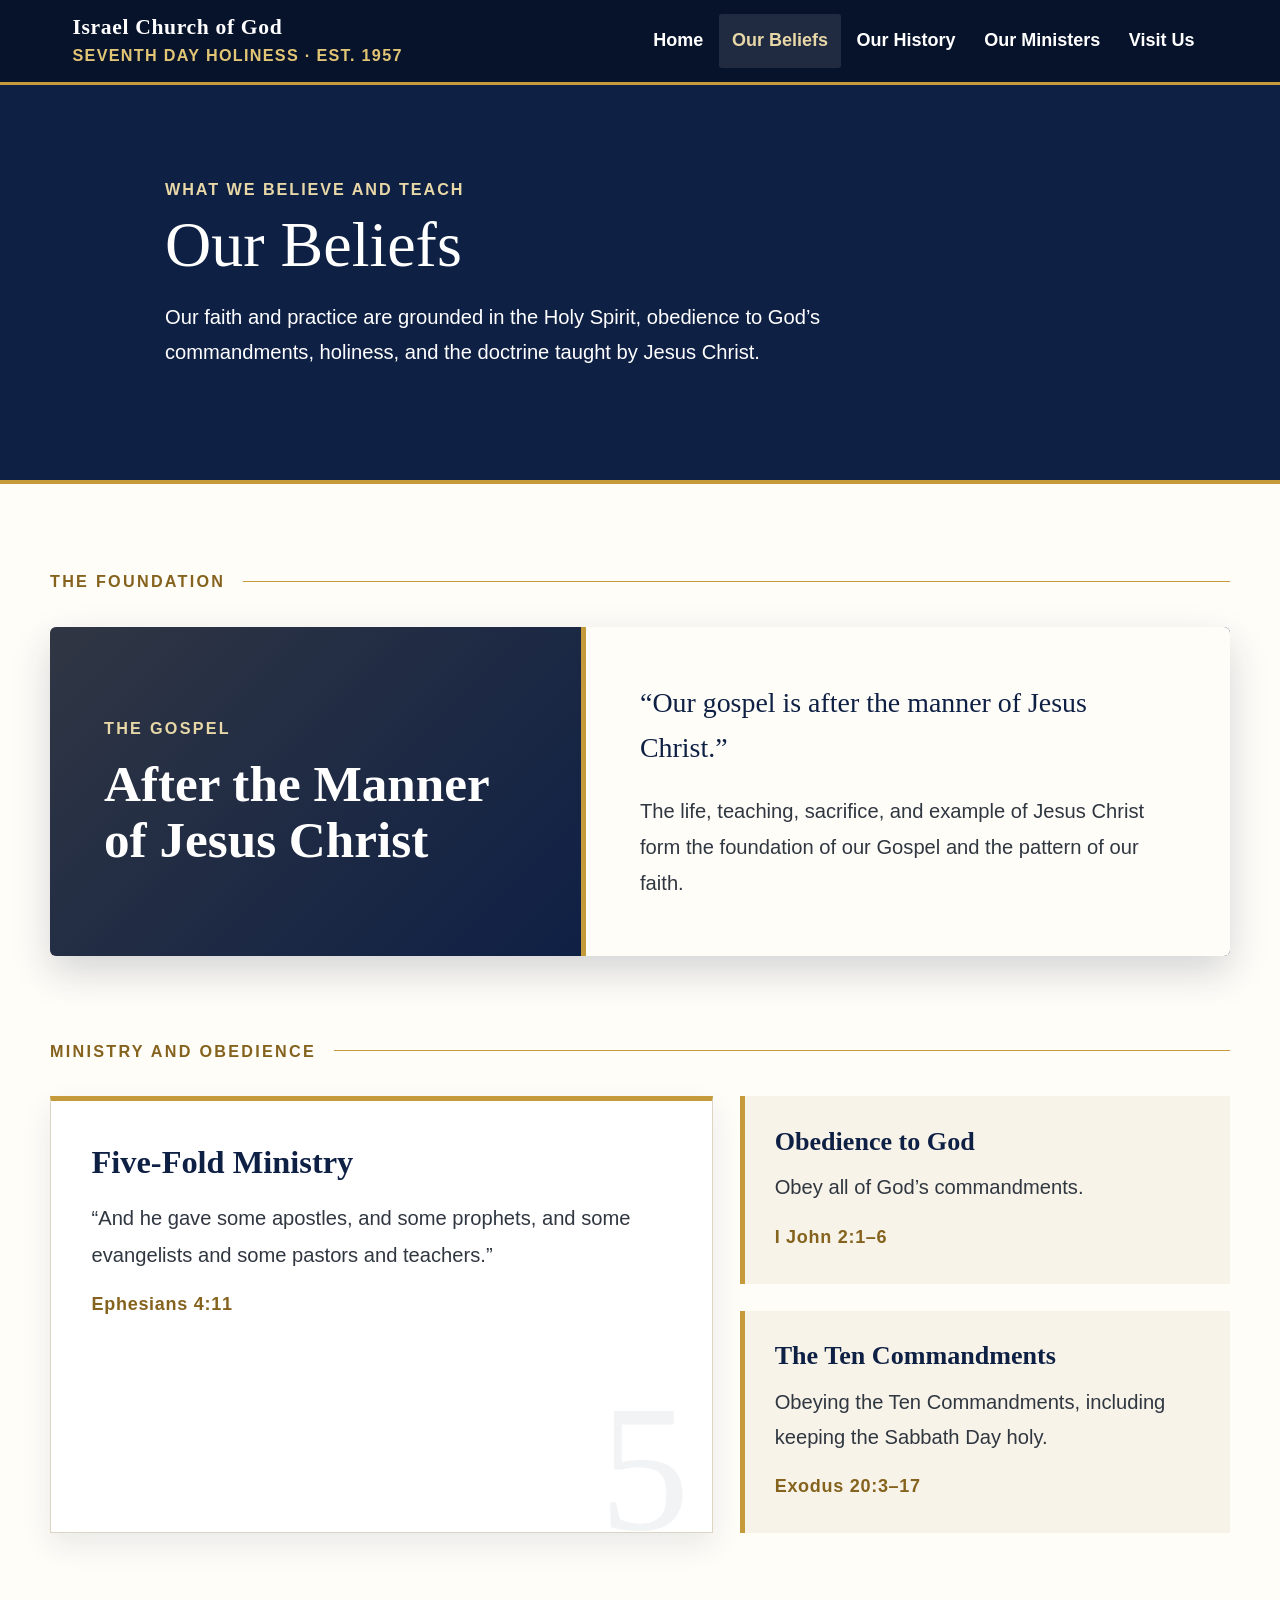
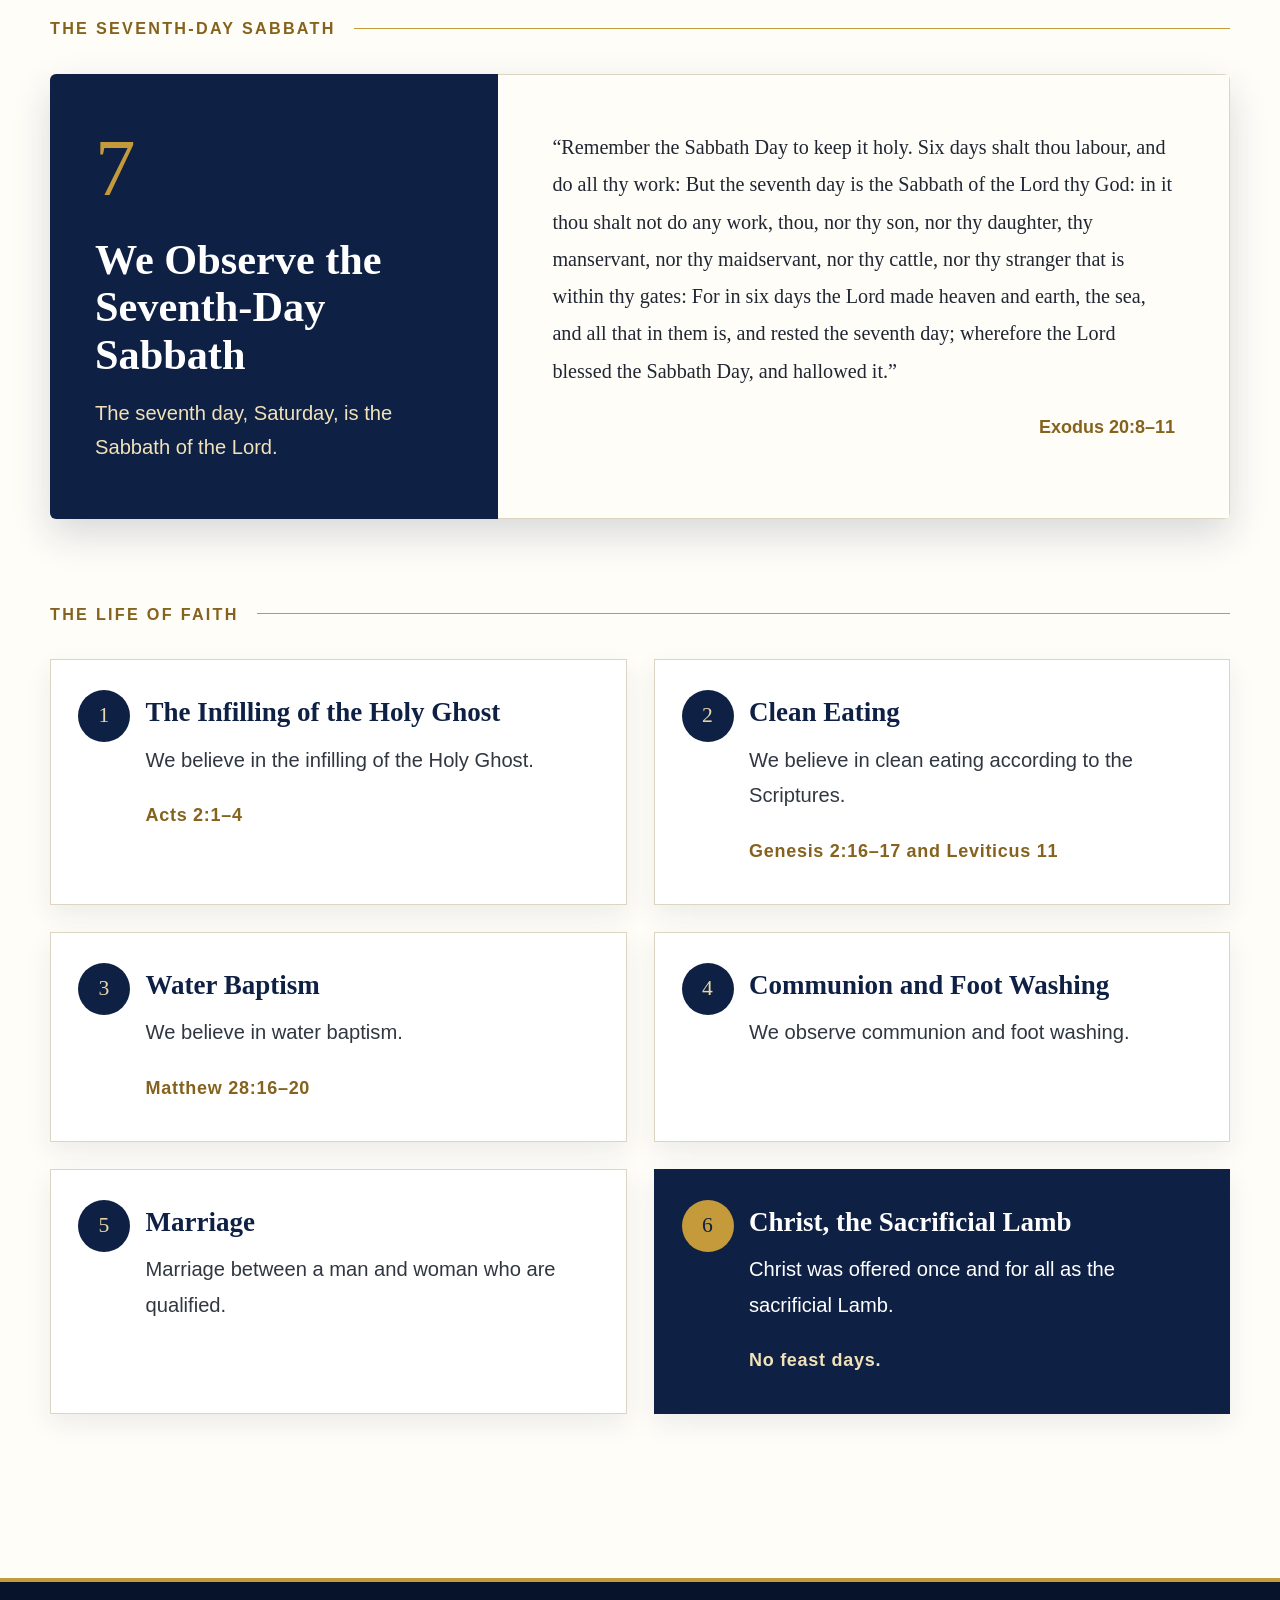
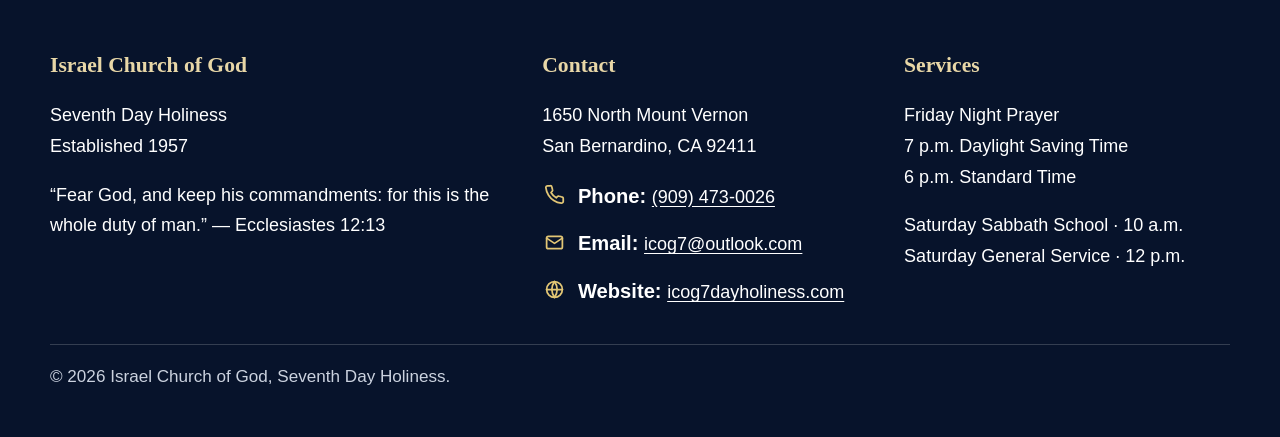
==== commit 73250d8e: "Low vision friendly, changed bottom banner, remove church in top right Match the larger, low-vision-" ====
--- a/beliefs.html
+++ b/beliefs.html
@@ -23,31 +23,90 @@
 <style>
 
   /* =========================================================
-     HEADER EMBLEM
+     LOW-VISION ACCESSIBILITY BASE
   ========================================================= */
 
-  .brand-emblem {
-    display: grid;
-    width: 58px;
-    height: 58px;
-    flex: 0 0 58px;
-    place-items: center;
-    overflow: hidden;
-    border: 2px solid #c59a3b;
-    border-radius: 50%;
-    background: #0f2045;
-    box-shadow:
-      0 0 0 3px rgba(197, 154, 59, 0.18),
-      0 4px 12px rgba(0, 0, 0, 0.22);
-  }
-
-  .brand-emblem svg {
-    width: 46px;
-    height: 46px;
+  html {
+    font-size:18px;
+  }
+
+  body {
+    font-size:1.12rem;
+    line-height:1.75;
+  }
+
+  p,
+  li {
+    line-height:1.75;
+  }
+
+  a {
+    text-underline-offset:.18em;
+  }
+
+  nav a {
+    font-size:1rem !important;
+    font-weight:700;
+  }
+
+  .btn {
+    min-height:48px;
+    padding:.8rem 1.25rem !important;
+    font-size:1rem !important;
+    font-weight:700;
+    line-height:1.25;
+  }
+
+  /* =========================================================
+     HEADER
+  ========================================================= */
+
+  .brand {
+    display:flex;
+    align-items:center;
   }
 
   .brand strong {
-    font-size: 1.08rem;
+    display:block;
+    color:#ffffff !important;
+    font-size:1.2rem;
+    line-height:1.2;
+  }
+
+  .brand span {
+    display:block;
+    margin-top:.2rem;
+    color:#e2c675 !important;
+    font-size:.9rem;
+    font-weight:bold;
+    letter-spacing:.08em;
+    line-height:1.4;
+  }
+
+  .menu-btn {
+    min-height:48px;
+    padding:.65rem 1rem;
+    font-size:1rem !important;
+  }
+
+  /* =========================================================
+     PAGE HERO
+  ========================================================= */
+
+  .page-hero .eyebrow {
+    font-size:.9rem !important;
+    font-weight:800;
+    letter-spacing:.12em;
+  }
+
+  .page-hero h1 {
+    line-height:1.08;
+  }
+
+  .page-hero p {
+    max-width:760px;
+    font-size:1.12rem !important;
+    line-height:1.75;
   }
 
   /* =========================================================
@@ -55,29 +114,29 @@
   ========================================================= */
 
   .belief-section {
-    margin-bottom: 4.5rem;
+    margin-bottom:4.5rem;
   }
 
   .section-label {
-    display: flex;
-    align-items: center;
-    gap: 1rem;
-    margin-bottom: 1.75rem;
+    display:flex;
+    align-items:center;
+    gap:1rem;
+    margin-bottom:1.75rem;
   }
 
   .section-label::after {
-    content: "";
-    flex: 1;
-    height: 1px;
-    background: #c59a3b;
+    content:"";
+    flex:1;
+    height:1px;
+    background:#c59a3b;
   }
 
   .section-label span {
-    color: #9a7424;
-    font-size: 0.76rem;
-    font-weight: bold;
-    letter-spacing: 0.16em;
-    text-transform: uppercase;
+    color:#85631e;
+    font-size:.9rem;
+    font-weight:800;
+    letter-spacing:.14em;
+    text-transform:uppercase;
   }
 
   /* =========================================================
@@ -85,65 +144,67 @@
   ========================================================= */
 
   .gospel-feature {
-    display: grid;
-    grid-template-columns: 0.9fr 1.1fr;
-    overflow: hidden;
-    background: #0f2045;
-    color: white;
-    border-radius: 6px;
-    box-shadow: 0 16px 38px rgba(15, 32, 69, 0.18);
+    display:grid;
+    grid-template-columns:.9fr 1.1fr;
+    overflow:hidden;
+    background:#0f2045;
+    color:white;
+    border-radius:6px;
+    box-shadow:0 16px 38px rgba(15,32,69,.18);
   }
 
   .gospel-heading {
-    display: flex;
-    flex-direction: column;
-    justify-content: center;
-    padding: 3rem;
+    display:flex;
+    flex-direction:column;
+    justify-content:center;
+    padding:3rem;
     background:
       linear-gradient(
         135deg,
-        rgba(197, 154, 59, 0.18),
-        rgba(15, 32, 69, 0)
+        rgba(197,154,59,.18),
+        rgba(15,32,69,0)
       );
   }
 
   .gospel-heading .small-title {
-    margin-bottom: 0.75rem;
-    color: #e8d7a7;
-    font-size: 0.75rem;
-    font-weight: bold;
-    letter-spacing: 0.16em;
-    text-transform: uppercase;
+    margin-bottom:.75rem;
+    color:#e8d7a7;
+    font-size:.9rem;
+    font-weight:800;
+    letter-spacing:.14em;
+    text-transform:uppercase;
   }
 
   .gospel-heading h2 {
-    margin: 0;
-    color: white;
-    font-size: clamp(2.2rem, 4vw, 3.5rem);
-    line-height: 1.1;
+    margin:0;
+    color:white;
+    font-size:clamp(2.2rem,4vw,3.5rem);
+    line-height:1.1;
   }
 
   .gospel-content {
-    display: flex;
-    flex-direction: column;
-    justify-content: center;
-    padding: 3rem;
-    background: #fffdf8;
-    color: #202632;
-    border-left: 5px solid #c59a3b;
+    display:flex;
+    flex-direction:column;
+    justify-content:center;
+    padding:3rem;
+    background:#fffdf8;
+    color:#202632;
+    border-left:5px solid #c59a3b;
   }
 
   .gospel-content blockquote {
-    margin: 0;
-    font-family: Georgia, "Times New Roman", serif;
-    font-size: 1.5rem;
-    line-height: 1.55;
-    color: #0f2045;
+    margin:0;
+    color:#0f2045;
+    font-family:Georgia, "Times New Roman", serif;
+    font-size:1.55rem;
+    line-height:1.6;
   }
 
   .gospel-content p {
-    margin: 1.25rem 0 0;
-    color: #6c7480;
+    margin:1.25rem 0 0;
+    color:#303741;
+    font-size:1.12rem;
+    line-height:1.8;
   }
 
   /* =========================================================
@@ -151,75 +212,86 @@
   ========================================================= */
 
   .ministry-obedience {
-    display: grid;
-    grid-template-columns: 1.15fr 0.85fr;
-    gap: 1.5rem;
+    display:grid;
+    grid-template-columns:1.15fr .85fr;
+    gap:1.5rem;
   }
 
   .feature-belief {
-    position: relative;
-    padding: 2.25rem;
-    overflow: hidden;
-    background: #ffffff;
-    border: 1px solid #ddd5c3;
-    border-top: 5px solid #c59a3b;
-    box-shadow: 0 12px 28px rgba(15, 32, 69, 0.09);
+    position:relative;
+    padding:2.25rem;
+    overflow:hidden;
+    background:#ffffff;
+    border:1px solid #ddd5c3;
+    border-top:5px solid #c59a3b;
+    box-shadow:0 12px 28px rgba(15,32,69,.09);
   }
 
   .feature-belief::after {
-    content: "5";
-    position: absolute;
-    right: 1.25rem;
-    bottom: -1.5rem;
-    color: rgba(15, 32, 69, 0.055);
-    font-family: Georgia, "Times New Roman", serif;
-    font-size: 10rem;
-    line-height: 1;
+    content:"5";
+    position:absolute;
+    right:1.25rem;
+    bottom:-1.5rem;
+    color:rgba(15,32,69,.055);
+    font-family:Georgia, "Times New Roman", serif;
+    font-size:10rem;
+    line-height:1;
   }
 
   .feature-belief h3 {
-    position: relative;
-    z-index: 1;
-    margin: 0 0 1rem;
-    color: #0f2045;
-    font-size: 1.8rem;
+    position:relative;
+    z-index:1;
+    margin:0 0 1rem;
+    color:#0f2045;
+    font-size:1.8rem;
+    line-height:1.25;
   }
 
   .feature-belief p {
-    position: relative;
-    z-index: 1;
-    max-width: 620px;
+    position:relative;
+    z-index:1;
+    max-width:620px;
+    margin:0;
+    color:#303741;
+    font-size:1.12rem;
+    line-height:1.8;
   }
 
   .scripture-reference {
-    position: relative;
-    z-index: 1;
-    display: inline-block;
-    margin-top: 1rem;
-    color: #9a7424;
-    font-weight: bold;
-    letter-spacing: 0.05em;
+    position:relative;
+    z-index:1;
+    display:inline-block;
+    margin-top:1rem;
+    color:#85631e;
+    font-size:1rem;
+    font-weight:800;
+    letter-spacing:.04em;
+    line-height:1.5;
   }
 
   .obedience-stack {
-    display: grid;
-    gap: 1.5rem;
+    display:grid;
+    gap:1.5rem;
   }
 
   .obedience-item {
-    padding: 1.65rem;
-    background: #f7f3e8;
-    border-left: 5px solid #c59a3b;
+    padding:1.65rem;
+    background:#f7f3e8;
+    border-left:5px solid #c59a3b;
   }
 
   .obedience-item h3 {
-    margin: 0 0 0.65rem;
-    color: #0f2045;
-    font-size: 1.4rem;
+    margin:0 0 .65rem;
+    color:#0f2045;
+    font-size:1.45rem;
+    line-height:1.25;
   }
 
   .obedience-item p {
-    margin: 0;
+    margin:0;
+    color:#303741;
+    font-size:1.12rem;
+    line-height:1.75;
   }
 
   /* =========================================================
@@ -227,62 +299,65 @@
   ========================================================= */
 
   .sabbath-section {
-    display: grid;
-    grid-template-columns: 0.38fr 0.62fr;
-    overflow: hidden;
-    border-radius: 6px;
-    box-shadow: 0 16px 38px rgba(15, 32, 69, 0.16);
+    display:grid;
+    grid-template-columns:.38fr .62fr;
+    overflow:hidden;
+    border-radius:6px;
+    box-shadow:0 16px 38px rgba(15,32,69,.16);
   }
 
   .sabbath-heading {
-    display: flex;
-    flex-direction: column;
-    justify-content: center;
-    padding: 3rem 2.5rem;
-    background: #0f2045;
-    color: white;
+    display:flex;
+    flex-direction:column;
+    justify-content:center;
+    padding:3rem 2.5rem;
+    background:#0f2045;
+    color:white;
   }
 
   .sabbath-heading .number {
-    margin-bottom: 1.5rem;
-    color: #c59a3b;
-    font-family: Georgia, "Times New Roman", serif;
-    font-size: 4.5rem;
-    line-height: 1;
+    margin-bottom:1.5rem;
+    color:#c59a3b;
+    font-family:Georgia, "Times New Roman", serif;
+    font-size:4.5rem;
+    line-height:1;
   }
 
   .sabbath-heading h2 {
-    margin: 0;
-    color: white;
-    font-size: 2.35rem;
-    line-height: 1.12;
+    margin:0;
+    color:white;
+    font-size:2.35rem;
+    line-height:1.12;
   }
 
   .sabbath-heading p {
-    margin: 1rem 0 0;
-    color: #e8d7a7;
+    margin:1rem 0 0;
+    color:#f1e2b8;
+    font-size:1.12rem;
+    line-height:1.7;
   }
 
   .sabbath-text {
-    padding: 3rem;
-    background: #fffdf8;
-    border: 1px solid #ddd5c3;
-    border-left: 0;
+    padding:3rem;
+    background:#fffdf8;
+    border:1px solid #ddd5c3;
+    border-left:0;
   }
 
   .sabbath-text blockquote {
-    margin: 0;
-    color: #202632;
-    font-family: Georgia, "Times New Roman", serif;
-    font-size: 1.08rem;
-    line-height: 1.85;
+    margin:0;
+    color:#202632;
+    font-family:Georgia, "Times New Roman", serif;
+    font-size:1.12rem;
+    line-height:1.85;
   }
 
   .sabbath-reference {
-    margin-top: 1.25rem;
-    color: #9a7424;
-    font-weight: bold;
-    text-align: right;
+    margin-top:1.25rem;
+    color:#85631e;
+    font-size:1rem;
+    font-weight:800;
+    text-align:right;
   }
 
   /* =========================================================
@@ -290,124 +365,233 @@
   ========================================================= */
 
   .faith-path {
-    position: relative;
-    display: grid;
-    grid-template-columns: repeat(2, 1fr);
-    gap: 1.5rem;
+    position:relative;
+    display:grid;
+    grid-template-columns:repeat(2,1fr);
+    gap:1.5rem;
   }
 
   .faith-item {
-    position: relative;
-    min-height: 210px;
-    padding: 2rem 2rem 2rem 5.25rem;
-    background: #ffffff;
-    border: 1px solid #ddd5c3;
-    box-shadow: 0 10px 24px rgba(15, 32, 69, 0.08);
+    position:relative;
+    min-height:210px;
+    padding:2rem 2rem 2rem 5.25rem;
+    background:#ffffff;
+    border:1px solid #ddd5c3;
+    box-shadow:0 10px 24px rgba(15,32,69,.08);
   }
 
   .faith-number {
-    position: absolute;
-    top: 1.65rem;
-    left: 1.5rem;
-    display: grid;
-    width: 48px;
-    height: 48px;
-    place-items: center;
-    border-radius: 50%;
-    background: #0f2045;
-    color: #e8d7a7;
-    font-family: Georgia, "Times New Roman", serif;
-    font-size: 1.15rem;
+    position:absolute;
+    top:1.65rem;
+    left:1.5rem;
+    display:grid;
+    width:52px;
+    height:52px;
+    place-items:center;
+    border-radius:50%;
+    background:#0f2045;
+    color:#e8d7a7;
+    font-family:Georgia, "Times New Roman", serif;
+    font-size:1.2rem;
   }
 
   .faith-item h3 {
-    margin: 0 0 0.7rem;
-    color: #0f2045;
-    font-size: 1.45rem;
+    margin:0 0 .7rem;
+    color:#0f2045;
+    font-size:1.5rem;
+    line-height:1.25;
   }
 
   .faith-item p {
-    margin: 0.35rem 0;
+    margin:.35rem 0;
+    color:#303741;
+    font-size:1.12rem;
+    line-height:1.75;
   }
 
   .faith-item.featured-final {
-    background: #0f2045;
-    color: white;
-    border-color: #0f2045;
+    background:#0f2045;
+    color:white;
+    border-color:#0f2045;
   }
 
   .faith-item.featured-final h3 {
-    color: white;
+    color:white;
+  }
+
+  .faith-item.featured-final p {
+    color:#ffffff;
   }
 
   .faith-item.featured-final .faith-number {
-    background: #c59a3b;
-    color: #0f2045;
+    background:#c59a3b;
+    color:#0f2045;
   }
 
   .faith-item.featured-final .scripture-reference {
-    color: #e8d7a7;
+    color:#f1e2b8;
+  }
+
+  /* =========================================================
+     FOOTER ACCESSIBILITY
+  ========================================================= */
+
+  footer h3 {
+    font-size:1.2rem !important;
+    line-height:1.3;
+  }
+
+  footer p,
+  footer a {
+    font-size:1rem !important;
+    line-height:1.7;
+  }
+
+  .copyright {
+    font-size:.95rem !important;
+    line-height:1.6;
+  }
+
+  /* =========================================================
+     FOOTER CONTACT ITEMS
+  ========================================================= */
+
+  .footer-contact-list {
+    display:flex;
+    flex-direction:column;
+    gap:.85rem;
+    margin-top:1rem;
+  }
+
+  .footer-contact-item {
+    display:flex;
+    align-items:flex-start;
+    gap:.65rem;
+    line-height:1.6;
+  }
+
+  .footer-contact-icon {
+    display:inline-flex;
+    width:24px;
+    height:24px;
+    flex:0 0 24px;
+    align-items:center;
+    justify-content:center;
+    margin-top:.15rem;
+    color:#e2c675;
+  }
+
+  .footer-contact-icon svg {
+    display:block;
+    width:21px;
+    height:21px;
+    fill:none;
+    stroke:currentColor;
+    stroke-width:2;
+    stroke-linecap:round;
+    stroke-linejoin:round;
+  }
+
+  .footer-contact-text {
+    min-width:0;
+  }
+
+  .footer-contact-label {
+    color:#ffffff;
+    font-weight:800;
+  }
+
+  .footer-contact-item a {
+    overflow-wrap:anywhere;
+  }
+
+  /* =========================================================
+     FOCUS VISIBILITY
+  ========================================================= */
+
+  a:focus-visible,
+  button:focus-visible {
+    outline:3px solid #f1c75b;
+    outline-offset:4px;
   }
 
   /* =========================================================
      RESPONSIVE
   ========================================================= */
 
-  @media (max-width: 900px) {
+  @media (max-width:900px) {
 
     .gospel-feature,
     .ministry-obedience,
     .sabbath-section {
-      grid-template-columns: 1fr;
+      grid-template-columns:1fr;
     }
 
     .gospel-content {
-      border-left: 0;
-      border-top: 5px solid #c59a3b;
+      border-left:0;
+      border-top:5px solid #c59a3b;
     }
 
     .sabbath-text {
-      border-left: 1px solid #ddd5c3;
-      border-top: 0;
+      border-left:1px solid #ddd5c3;
+      border-top:0;
     }
 
   }
 
-  @media (max-width: 650px) {
+  @media (max-width:650px) {
 
     .faith-path {
-      grid-template-columns: 1fr;
+      grid-template-columns:1fr;
     }
 
     .gospel-heading,
     .gospel-content,
     .sabbath-heading,
     .sabbath-text {
-      padding: 2rem;
+      padding:2rem;
     }
 
     .faith-item {
-      padding: 5rem 1.5rem 1.75rem;
+      padding:5rem 1.5rem 1.75rem;
     }
 
     .faith-number {
-      top: 1.35rem;
-      left: 1.5rem;
+      top:1.35rem;
+      left:1.5rem;
     }
 
   }
 
-  @media (max-width: 560px) {
-
-    .brand-emblem {
-      width: 50px;
-      height: 50px;
-      flex-basis: 50px;
+  @media (max-width:560px) {
+
+    html {
+      font-size:17px;
     }
 
-    .brand-emblem svg {
-      width: 40px;
-      height: 40px;
+    .brand strong {
+      color:#ffffff !important;
+      font-size:1.08rem;
+    }
+
+    .brand span {
+      font-size:.88rem;
+      letter-spacing:.06em;
+    }
+
+    .page-hero p,
+    .gospel-content p,
+    .feature-belief p,
+    .obedience-item p,
+    .sabbath-heading p,
+    .sabbath-text blockquote,
+    .faith-item p {
+      font-size:1.12rem;
+    }
+
+    footer p,
+    footer a {
+      font-size:1rem !important;
     }
 
   }
@@ -426,103 +610,6 @@
 <div class="header-inner">
 
 <a class="brand" href="index.html">
-
-<div
-  class="brand-emblem"
-  role="img"
-  aria-label="Israel Church of God church emblem"
->
-
-<svg viewBox="0 0 100 100" aria-hidden="true">
-
-<g
-  stroke="#c59a3b"
-  stroke-width="2"
-  stroke-linecap="round"
-  opacity="0.75"
->
-
-<path d="M50 5v11"/>
-<path d="M28 11l6 10"/>
-<path d="M72 11l-6 10"/>
-<path d="M12 29l11 5"/>
-<path d="M88 29l-11 5"/>
-
-</g>
-
-<path
-  d="M50 7v18M43 14h14"
-  stroke="#c59a3b"
-  stroke-width="5"
-  stroke-linecap="round"
-/>
-
-<path
-  d="M20 53L50 29l30 24"
-  fill="#c59a3b"
-/>
-
-<path
-  d="M27 52L50 35l23 17"
-  fill="#ffffff"
-/>
-
-<rect
-  x="27"
-  y="50"
-  width="46"
-  height="35"
-  rx="1"
-  fill="#ffffff"
-/>
-
-<rect
-  x="42"
-  y="27"
-  width="16"
-  height="23"
-  fill="#ffffff"
-/>
-
-<path
-  d="M39 29L50 19l11 10"
-  fill="#c59a3b"
-/>
-
-<path
-  d="M43 85V68c0-5 3-8 7-8s7 3 7 8v17"
-  fill="#0f2045"
-/>
-
-<rect
-  x="32"
-  y="61"
-  width="7"
-  height="11"
-  rx="3"
-  fill="#0f2045"
-/>
-
-<rect
-  x="61"
-  y="61"
-  width="7"
-  height="11"
-  rx="3"
-  fill="#0f2045"
-/>
-
-<path
-  d="M15 87c22-7 48-7 70 0"
-  fill="none"
-  stroke="#c59a3b"
-  stroke-width="3"
-  stroke-linecap="round"
-/>
-
-</svg>
-
-</div>
 
 <div>
 
@@ -957,19 +1044,90 @@
 San Bernardino, CA 92411
 </p>
 
-<p>
+<div class="footer-contact-list">
+
+<!-- PHONE -->
+
+<div class="footer-contact-item">
+
+<span
+  class="footer-contact-icon"
+  aria-hidden="true"
+>
+
+<svg viewBox="0 0 24 24">
+  <path d="M22 16.92v3a2 2 0 0 1-2.18 2 19.79 19.79 0 0 1-8.63-3.07 19.5 19.5 0 0 1-6-6A19.79 19.79 0 0 1 2.12 4.18 2 2 0 0 1 4.11 2h3a2 2 0 0 1 2 1.72c.12.9.33 1.78.62 2.63a2 2 0 0 1-.45 2.11L8 9.73a16 16 0 0 0 6 6l1.27-1.27a2 2 0 0 1 2.11-.45c.85.29 1.73.5 2.63.62A2 2 0 0 1 22 16.92z"/>
+</svg>
+
+</span>
+
+<div class="footer-contact-text">
+
+<span class="footer-contact-label">
+Phone:
+</span>
 
 <a href="tel:+19094730026">
 (909) 473-0026
 </a>
 
-<br>
+</div>
+
+</div>
+
+<!-- EMAIL -->
+
+<div class="footer-contact-item">
+
+<span
+  class="footer-contact-icon"
+  aria-hidden="true"
+>
+
+<svg viewBox="0 0 24 24">
+  <rect x="3" y="5" width="18" height="14" rx="2"/>
+  <path d="m3 7 9 6 9-6"/>
+</svg>
+
+</span>
+
+<div class="footer-contact-text">
+
+<span class="footer-contact-label">
+Email:
+</span>
 
 <a href="mailto:icog7@outlook.com">
 icog7@outlook.com
 </a>
 
-<br>
+</div>
+
+</div>
+
+<!-- WEBSITE -->
+
+<div class="footer-contact-item">
+
+<span
+  class="footer-contact-icon"
+  aria-hidden="true"
+>
+
+<svg viewBox="0 0 24 24">
+  <circle cx="12" cy="12" r="9"/>
+  <path d="M3 12h18"/>
+  <path d="M12 3a15 15 0 0 1 0 18"/>
+  <path d="M12 3a15 15 0 0 0 0 18"/>
+</svg>
+
+</span>
+
+<div class="footer-contact-text">
+
+<span class="footer-contact-label">
+Website:
+</span>
 
 <a
   href="https://icog7dayholiness.com"
@@ -979,7 +1137,11 @@
 icog7dayholiness.com
 </a>
 
-</p>
+</div>
+
+</div>
+
+</div>
 
 </div>
 
